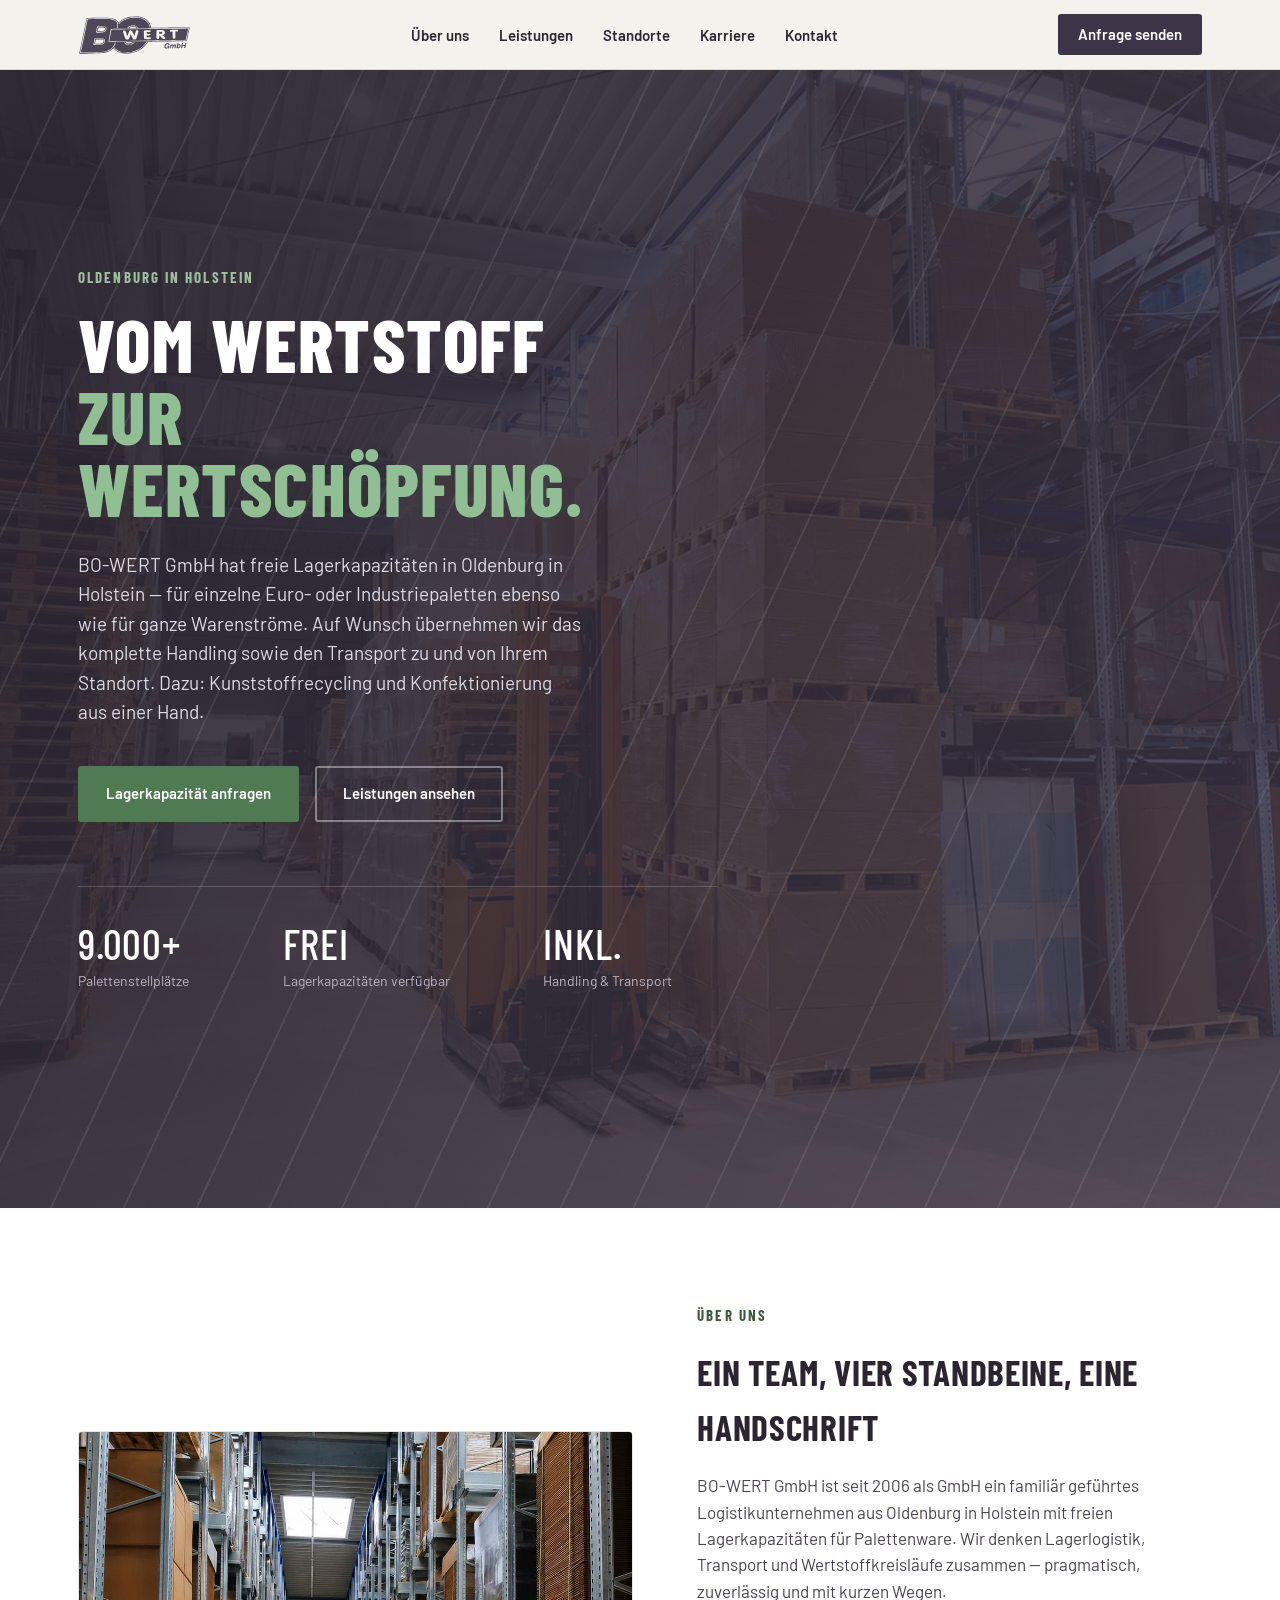
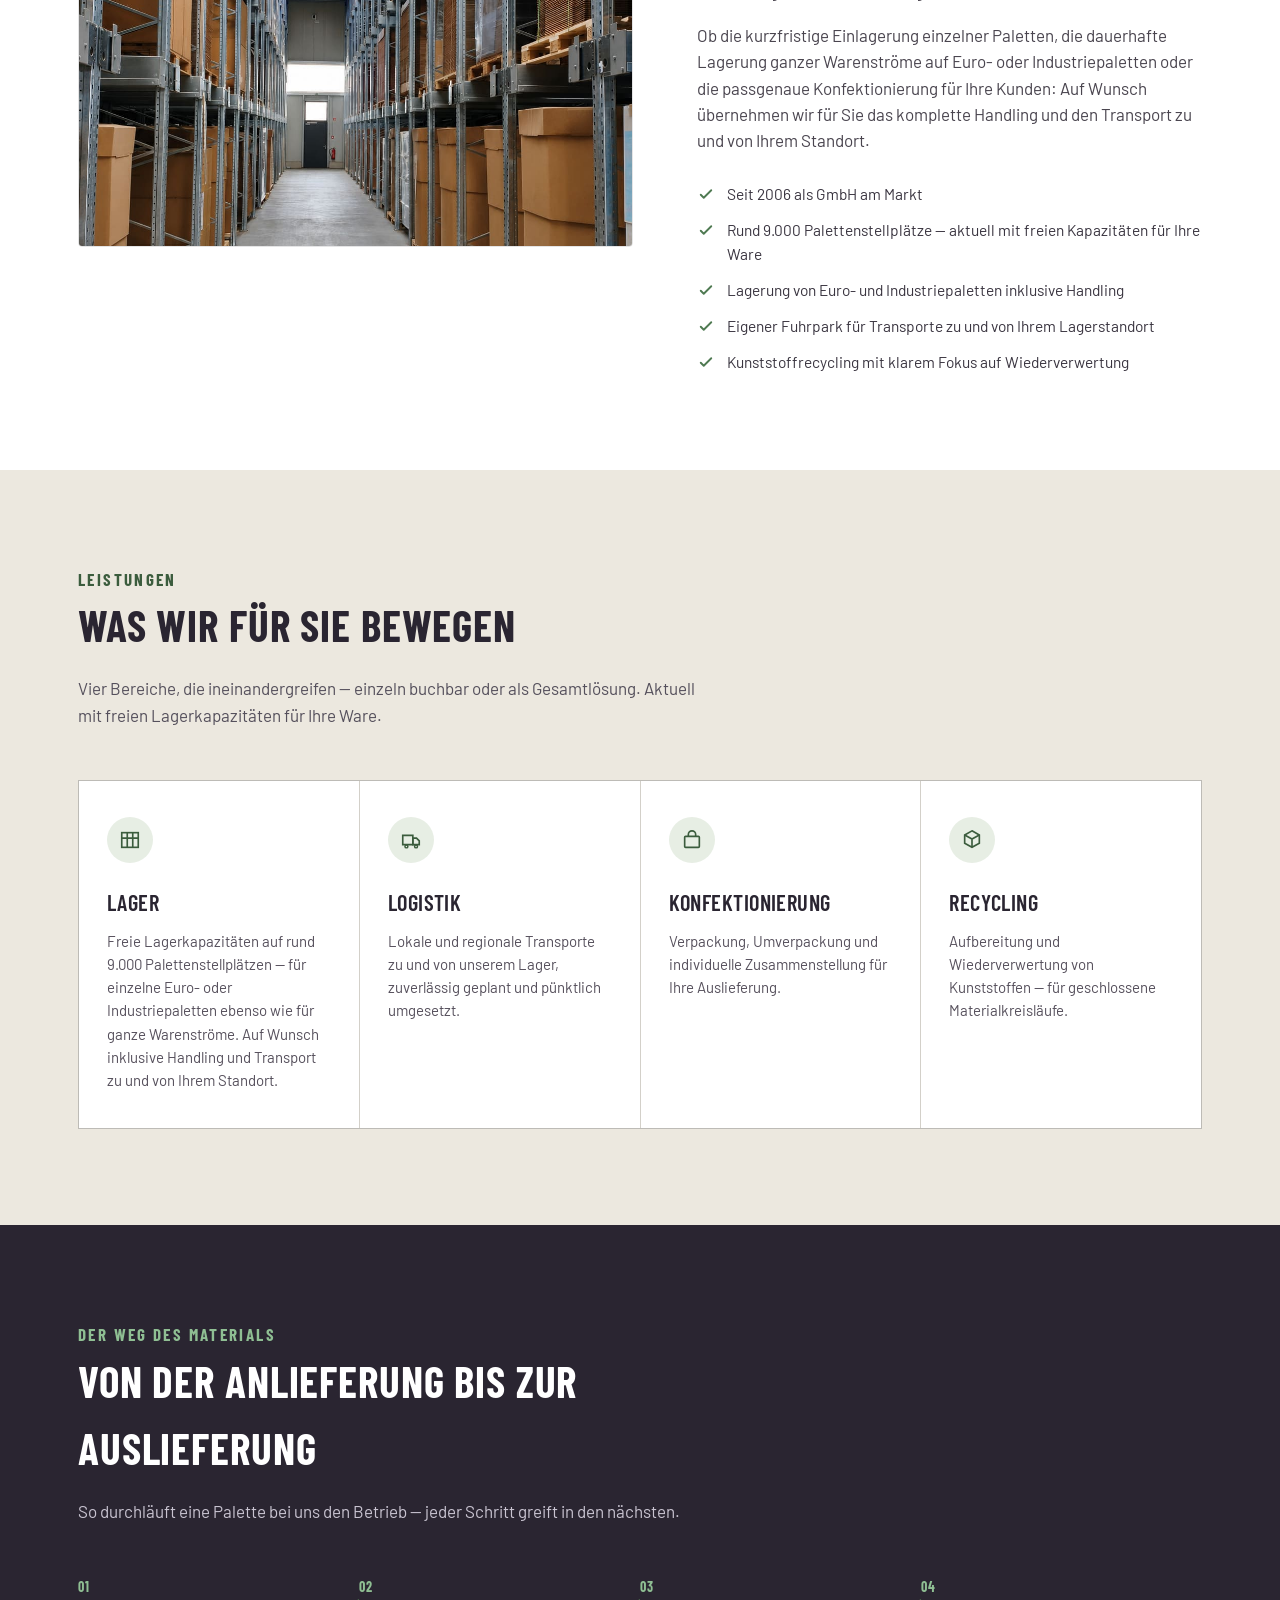
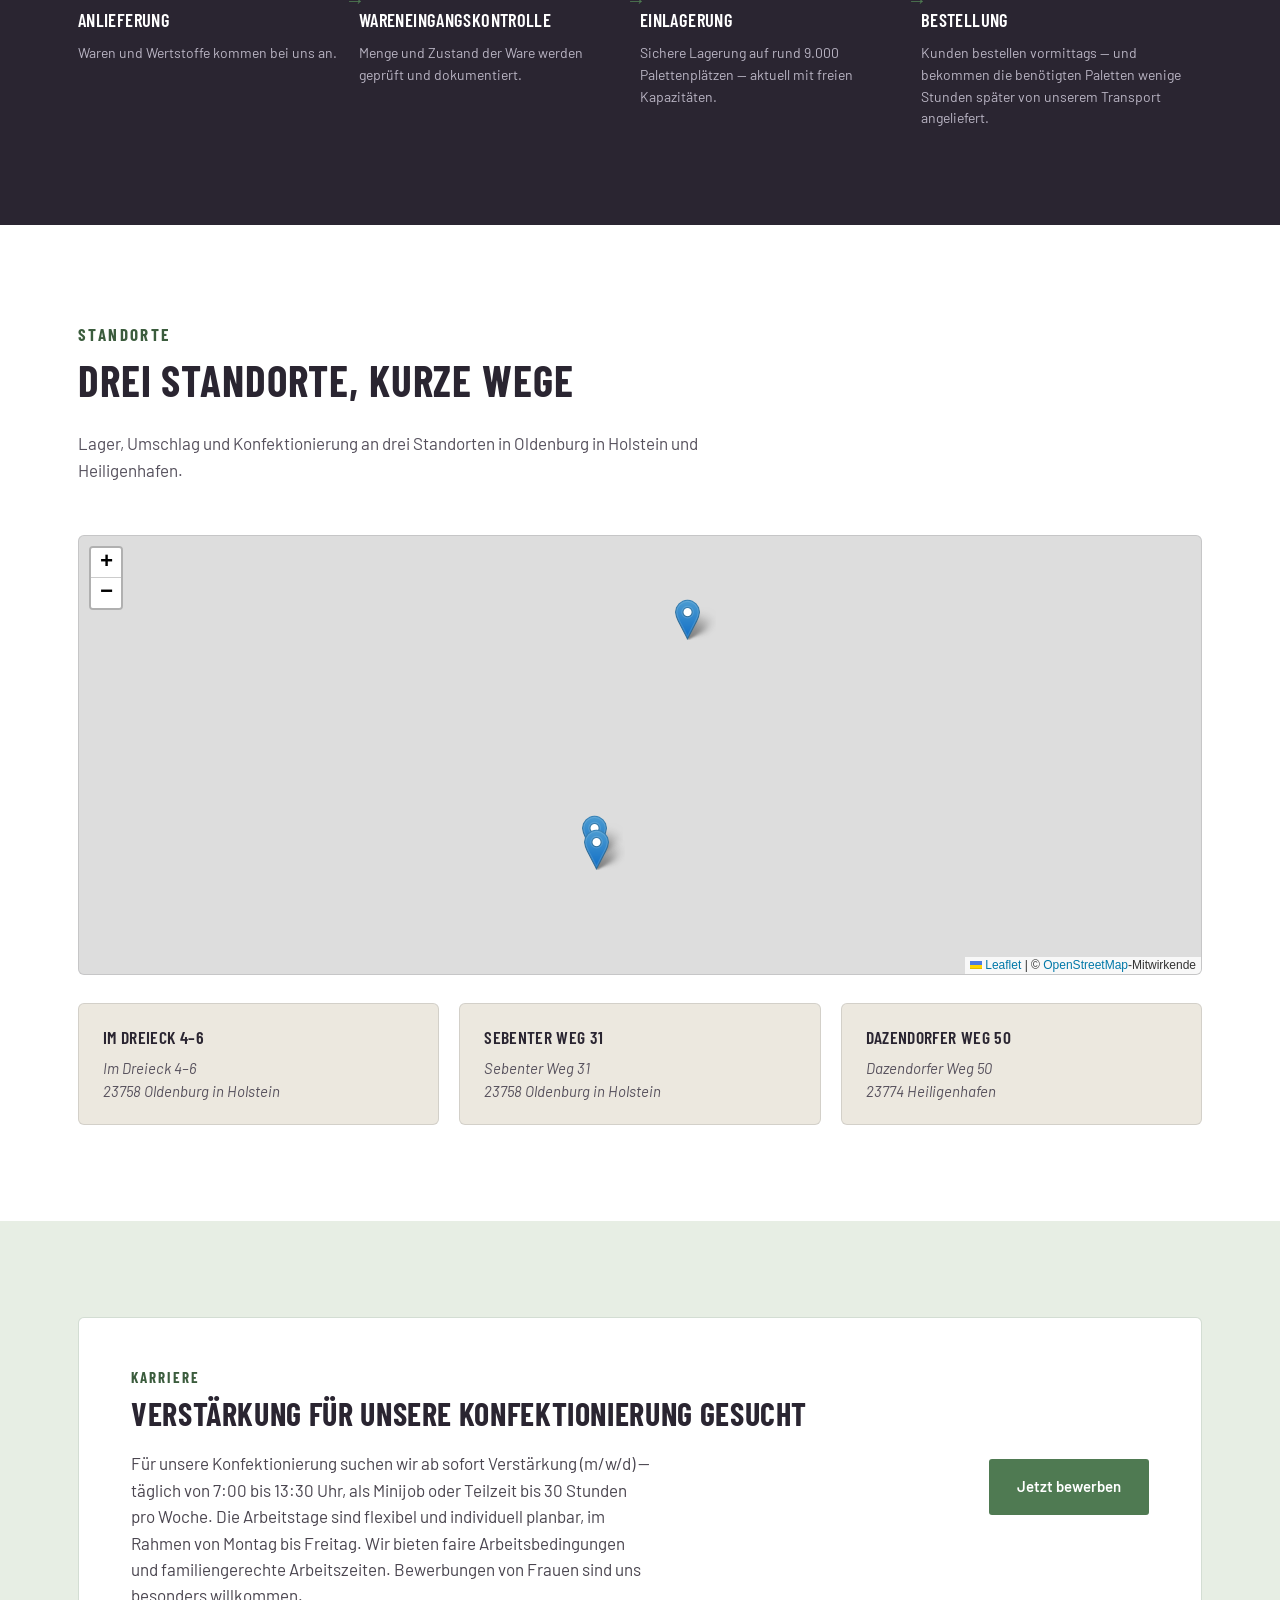
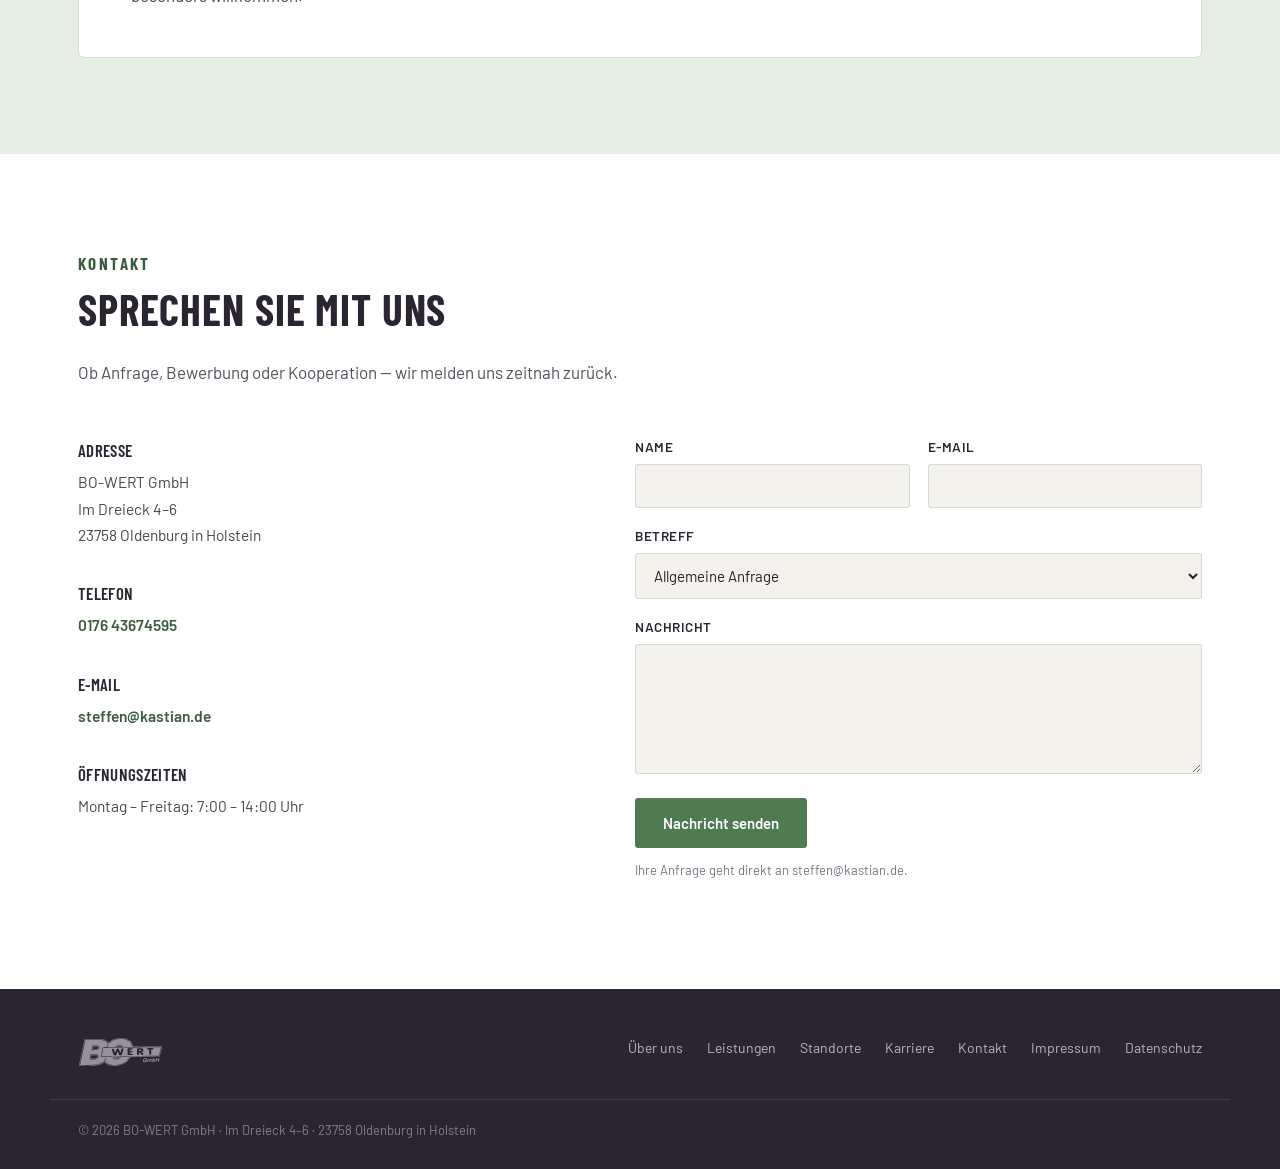
==== index.html @ d31a6951 "Initial commit: BO-WERT GmbH Website Landing page mit Hero, Ueber uns, Leistungen, Standorte (Karte)" ====
<!DOCTYPE html>
<html lang="de">
<head>
<meta charset="UTF-8">
<meta name="viewport" content="width=device-width, initial-scale=1.0">
<title>BO-WERT GmbH – Logistik, Recycling, Lager, Konfektionierung</title>
<meta name="description" content="BO-WERT GmbH aus Oldenburg in Holstein: freie Lagerkapazitäten, Logistik, Kunststoffrecycling und Konfektionierung aus einer Hand.">
<link rel="icon" href="assets/favicon.svg" type="image/svg+xml">
<link rel="icon" href="assets/favicon-32.png" sizes="32x32" type="image/png">
<link rel="icon" href="assets/favicon-16.png" sizes="16x16" type="image/png">
<link rel="apple-touch-icon" href="assets/apple-touch-icon.png">
<link rel="stylesheet" href="assets/fonts/fonts.css">
<link rel="stylesheet" href="assets/style.css">
<link rel="stylesheet" href="assets/leaflet/leaflet.css">
</head>
<body>

<header>
  <div class="nav">
    <a class="nav-logo" href="index.html" aria-label="BO-WERT GmbH – Startseite">
      <img src="assets/logo-mark.svg" alt="BO-WERT GmbH Logo">
    </a>
    <ul class="nav-links">
      <li><a href="#ueber-uns">Über uns</a></li>
      <li><a href="#leistungen">Leistungen</a></li>
      <li><a href="#standorte">Standorte</a></li>
      <li><a href="#karriere">Karriere</a></li>
      <li><a href="#kontakt">Kontakt</a></li>
    </ul>
    <a href="#kontakt" class="nav-cta">Anfrage senden</a>
    <button class="burger" id="burger-btn" aria-expanded="false" aria-controls="mobile-menu" aria-label="Menü öffnen">
      <svg class="icon-open" viewBox="0 0 24 24" fill="none" stroke="currentColor" stroke-width="2" stroke-linecap="round"><line x1="3" y1="6" x2="21" y2="6"/><line x1="3" y1="12" x2="21" y2="12"/><line x1="3" y1="18" x2="21" y2="18"/></svg>
      <svg class="icon-close" viewBox="0 0 24 24" fill="none" stroke="currentColor" stroke-width="2" stroke-linecap="round"><line x1="6" y1="6" x2="18" y2="18"/><line x1="6" y1="18" x2="18" y2="6"/></svg>
    </button>
  </div>
  <nav class="mobile-menu" id="mobile-menu">
    <a href="#ueber-uns">Über uns</a>
    <a href="#leistungen">Leistungen</a>
    <a href="#standorte">Standorte</a>
    <a href="#karriere">Karriere</a>
    <a href="#kontakt">Kontakt</a>
    <a href="#kontakt" class="mobile-cta">Anfrage senden</a>
  </nav>
</header>

<section class="hero">
  <div class="hero-flow" aria-hidden="true"></div>
  <div class="hero-inner">
    <p class="eyebrow">Oldenburg in Holstein</p>
    <h1>Vom Wertstoff <span>zur Wertschöpfung.</span></h1>
    <p class="lead">BO-WERT GmbH hat freie Lagerkapazitäten in Oldenburg in Holstein — für einzelne Euro- oder Industriepaletten ebenso wie für ganze Warenströme. Auf Wunsch übernehmen wir das komplette Handling sowie den Transport zu und von Ihrem Standort. Dazu: Kunststoffrecycling und Konfektionierung aus einer Hand.</p>
    <div class="hero-ctas">
      <a href="#kontakt" class="btn btn-primary">Lagerkapazität anfragen</a>
      <a href="#leistungen" class="btn btn-ghost">Leistungen ansehen</a>
    </div>
    <div class="hero-stats">
      <div>
        <div class="stat-num">9.000+</div>
        <div class="stat-label">Palettenstellplätze</div>
      </div>
      <div>
        <div class="stat-num">Frei</div>
        <div class="stat-label">Lagerkapazitäten verfügbar</div>
      </div>
      <div>
        <div class="stat-num">Inkl.</div>
        <div class="stat-label">Handling &amp; Transport</div>
      </div>
    </div>
  </div>
</section>

<section class="about" id="ueber-uns">
  <div class="wrap about-grid">
    <div class="about-photo">
      <img src="assets/Lager1.jpg" alt="Blick in einen Lagergang der BO-WERT GmbH mit hohen Palettenregalen">
    </div>
    <div class="about-text">
      <p class="eyebrow" style="color:var(--green-dark)">Über uns</p>
      <h2 style="color:var(--anthracite-dark); font-size:2.2rem; margin:0 0 18px;">Ein Team, vier Standbeine, eine Handschrift</h2>
      <p>BO-WERT GmbH ist seit 2006 als GmbH ein familiär geführtes Logistikunternehmen aus Oldenburg in Holstein mit freien Lagerkapazitäten für Palettenware. Wir denken Lagerlogistik, Transport und Wertstoffkreisläufe zusammen — pragmatisch, zuverlässig und mit kurzen Wegen.</p>
      <p>Ob die kurzfristige Einlagerung einzelner Paletten, die dauerhafte Lagerung ganzer Warenströme auf Euro- oder Industriepaletten oder die passgenaue Konfektionierung für Ihre Kunden: Auf Wunsch übernehmen wir für Sie das komplette Handling und den Transport zu und von Ihrem Standort.</p>
      <ul class="about-facts">
        <li><svg width="18" height="18" viewBox="0 0 24 24" fill="none"><path d="M5 13l4 4L19 7" stroke="currentColor" stroke-width="2.5" stroke-linecap="round" stroke-linejoin="round"/></svg> Seit 2006 als GmbH am Markt</li>
        <li><svg width="18" height="18" viewBox="0 0 24 24" fill="none"><path d="M5 13l4 4L19 7" stroke="currentColor" stroke-width="2.5" stroke-linecap="round" stroke-linejoin="round"/></svg> Rund 9.000 Palettenstellplätze — aktuell mit freien Kapazitäten für Ihre Ware</li>
        <li><svg width="18" height="18" viewBox="0 0 24 24" fill="none"><path d="M5 13l4 4L19 7" stroke="currentColor" stroke-width="2.5" stroke-linecap="round" stroke-linejoin="round"/></svg> Lagerung von Euro- und Industriepaletten inklusive Handling</li>
        <li><svg width="18" height="18" viewBox="0 0 24 24" fill="none"><path d="M5 13l4 4L19 7" stroke="currentColor" stroke-width="2.5" stroke-linecap="round" stroke-linejoin="round"/></svg> Eigener Fuhrpark für Transporte zu und von Ihrem Lagerstandort</li>
        <li><svg width="18" height="18" viewBox="0 0 24 24" fill="none"><path d="M5 13l4 4L19 7" stroke="currentColor" stroke-width="2.5" stroke-linecap="round" stroke-linejoin="round"/></svg> Kunststoffrecycling mit klarem Fokus auf Wiederverwertung</li>
      </ul>
    </div>
  </div>
</section>

<section class="services" id="leistungen">
  <div class="wrap">
    <div class="section-head">
      <p class="eyebrow">Leistungen</p>
      <h2>Was wir für Sie bewegen</h2>
      <p>Vier Bereiche, die ineinandergreifen — einzeln buchbar oder als Gesamtlösung. Aktuell mit freien Lagerkapazitäten für Ihre Ware.</p>
    </div>
  </div>
  <div class="wrap" style="padding:0 28px;">
    <div class="service-grid">
      <div class="service-card">
        <div class="icon"><svg width="22" height="22" viewBox="0 0 24 24" fill="none"><rect x="3" y="4" width="18" height="16" stroke="currentColor" stroke-width="1.8"/><path d="M3 10h18M9 4v16M15 4v16" stroke="currentColor" stroke-width="1.8"/></svg></div>
        <h3>Lager</h3>
        <p>Freie Lagerkapazitäten auf rund 9.000 Palettenstellplätzen — für einzelne Euro- oder Industriepaletten ebenso wie für ganze Warenströme. Auf Wunsch inklusive Handling und Transport zu und von Ihrem Standort.</p>
      </div>
      <div class="service-card">
        <div class="icon"><svg width="22" height="22" viewBox="0 0 24 24" fill="none"><path d="M3 7h11v10H3z" stroke="currentColor" stroke-width="1.8"/><path d="M14 10h4l3 3v4h-7z" stroke="currentColor" stroke-width="1.8"/><circle cx="7" cy="19" r="1.6" stroke="currentColor" stroke-width="1.6"/><circle cx="17.5" cy="19" r="1.6" stroke="currentColor" stroke-width="1.6"/></svg></div>
        <h3>Logistik</h3>
        <p>Lokale und regionale Transporte zu und von unserem Lager, zuverlässig geplant und pünktlich umgesetzt.</p>
      </div>
      <div class="service-card">
        <div class="icon"><svg width="22" height="22" viewBox="0 0 24 24" fill="none"><rect x="4" y="8" width="16" height="12" rx="1" stroke="currentColor" stroke-width="1.8"/><path d="M8 8V6a4 4 0 018 0v2" stroke="currentColor" stroke-width="1.8"/></svg></div>
        <h3>Konfektionierung</h3>
        <p>Verpackung, Umverpackung und individuelle Zusammenstellung für Ihre Auslieferung.</p>
      </div>
      <div class="service-card">
        <div class="icon"><svg width="22" height="22" viewBox="0 0 24 24" fill="none"><path d="M12 2l8 4.5v9L12 20l-8-4.5v-9L12 2z" stroke="currentColor" stroke-width="1.8"/><path d="M12 11v9M4 6.5L12 11l8-4.5" stroke="currentColor" stroke-width="1.8"/></svg></div>
        <h3>Recycling</h3>
        <p>Aufbereitung und Wiederverwertung von Kunststoffen — für geschlossene Materialkreisläufe.</p>
      </div>
    </div>
  </div>
</section>

<section class="flow">
  <div class="wrap">
    <div class="section-head">
      <p class="eyebrow">Der Weg des Materials</p>
      <h2>Von der Anlieferung bis zur Auslieferung</h2>
      <p>So durchläuft eine Palette bei uns den Betrieb — jeder Schritt greift in den nächsten.</p>
    </div>
    <div class="flow-row">
      <div class="flow-step">
        <div class="flow-num">01</div>
        <h3>Anlieferung</h3>
        <p>Waren und Wertstoffe kommen bei uns an.</p>
      </div>
      <div class="flow-step">
        <div class="flow-num">02</div>
        <h3>Wareneingangskontrolle</h3>
        <p>Menge und Zustand der Ware werden geprüft und dokumentiert.</p>
      </div>
      <div class="flow-step">
        <div class="flow-num">03</div>
        <h3>Einlagerung</h3>
        <p>Sichere Lagerung auf rund 9.000 Palettenplätzen — aktuell mit freien Kapazitäten.</p>
      </div>
      <div class="flow-step">
        <div class="flow-num">04</div>
        <h3>Bestellung</h3>
        <p>Kunden bestellen vormittags — und bekommen die benötigten Paletten wenige Stunden später von unserem Transport angeliefert.</p>
      </div>
    </div>
  </div>
</section>

<section class="locations" id="standorte">
  <div class="wrap">
    <div class="section-head">
      <p class="eyebrow">Standorte</p>
      <h2>Drei Standorte, kurze Wege</h2>
      <p>Lager, Umschlag und Konfektionierung an drei Standorten in Oldenburg in Holstein und Heiligenhafen.</p>
    </div>
    <div class="locations-map" id="locations-map" role="img" aria-label="Karte mit den drei Standorten der BO-WERT GmbH"></div>
    <div class="locations-grid">
      <div class="location-card">
        <h3>Im Dreieck 4–6</h3>
        <address>Im Dreieck 4–6<br>23758 Oldenburg in Holstein</address>
      </div>
      <div class="location-card">
        <h3>Sebenter Weg 31</h3>
        <address>Sebenter Weg 31<br>23758 Oldenburg in Holstein</address>
      </div>
      <div class="location-card">
        <h3>Dazendorfer Weg 50</h3>
        <address>Dazendorfer Weg 50<br>23774 Heiligenhafen</address>
      </div>
    </div>
  </div>
</section>

<section class="career" id="karriere">
  <div class="wrap">
    <div class="career-inner">
      <div>
        <p class="eyebrow" style="color:var(--green-dark)">Karriere</p>
        <h2>Verstärkung für unsere Konfektionierung gesucht</h2>
        <p>Für unsere Konfektionierung suchen wir ab sofort Verstärkung (m/w/d) — täglich von 7:00 bis 13:30 Uhr, als Minijob oder Teilzeit bis 30 Stunden pro Woche. Die Arbeitstage sind flexibel und individuell planbar, im Rahmen von Montag bis Freitag. Wir bieten faire Arbeitsbedingungen und familiengerechte Arbeitszeiten. Bewerbungen von Frauen sind uns besonders willkommen.</p>
      </div>
      <a href="stellenangebot.html" class="btn btn-primary">Jetzt bewerben</a>
    </div>
  </div>
</section>

<section class="contact" id="kontakt">
  <div class="wrap">
    <div class="section-head">
      <p class="eyebrow">Kontakt</p>
      <h2>Sprechen Sie mit uns</h2>
      <p>Ob Anfrage, Bewerbung oder Kooperation — wir melden uns zeitnah zurück.</p>
    </div>
    <div class="contact-grid">
      <div class="contact-info">
        <div class="contact-block">
          <h3>Adresse</h3>
          <address>BO-WERT GmbH<br>Im Dreieck 4–6<br>23758 Oldenburg in Holstein</address>
        </div>
        <div class="contact-block">
          <h3>Telefon</h3>
          <p><a href="tel:+4917643674595">0176 43674595</a></p>
        </div>
        <div class="contact-block">
          <h3>E-Mail</h3>
          <p><a href="mailto:steffen@kastian.de">steffen@kastian.de</a></p>
        </div>
        <div class="contact-block">
          <h3>Öffnungszeiten</h3>
          <p>Montag – Freitag: 7:00 – 14:00 Uhr</p>
        </div>
      </div>

      <form id="contact-form" autocomplete="on">
        <div class="form-row">
          <div>
            <label for="name">Name</label>
            <input type="text" id="name" name="name" required>
          </div>
          <div>
            <label for="email">E-Mail</label>
            <input type="email" id="email" name="email" required>
          </div>
        </div>
        <div>
          <label for="betreff">Betreff</label>
          <select id="betreff" name="betreff">
            <option>Allgemeine Anfrage</option>
            <option>Angebot Logistik / Transport</option>
            <option>Recycling / Wertstoffe</option>
            <option>Lagerung</option>
            <option>Konfektionierung</option>
            <option>Bewerbung / Karriere</option>
          </select>
        </div>
        <div>
          <label for="nachricht">Nachricht</label>
          <textarea id="nachricht" name="nachricht" required></textarea>
        </div>
        <button type="submit" class="btn btn-primary" style="justify-self:start;">Nachricht senden</button>
        <p class="form-note">Ihre Anfrage geht direkt an steffen@kastian.de.</p>
        <p class="form-status" id="form-status"></p>
      </form>
    </div>
  </div>
</section>

<footer>
  <div class="wrap footer-grid">
    <div class="footer-logo">
      <img src="assets/logo-footer.svg" alt="BO-WERT GmbH">
    </div>
    <ul class="footer-links">
      <li><a href="#ueber-uns">Über uns</a></li>
      <li><a href="#leistungen">Leistungen</a></li>
      <li><a href="#standorte">Standorte</a></li>
      <li><a href="#karriere">Karriere</a></li>
      <li><a href="#kontakt">Kontakt</a></li>
      <li><a href="impressum.html">Impressum</a></li>
      <li><a href="datenschutz.html">Datenschutz</a></li>
    </ul>
  </div>
  <div class="wrap footer-bottom">
    © <span id="year"></span> BO-WERT GmbH · Im Dreieck 4–6 · 23758 Oldenburg in Holstein
  </div>
</footer>

<script src="assets/leaflet/leaflet.js"></script>
<script src="assets/map.js"></script>
<script src="assets/main.js"></script>

</body>
</html>
---- assets/fonts/fonts.css ----
/* latin-ext */
@font-face {
  font-family: 'Barlow';
  font-style: italic;
  font-weight: 400;
  font-display: swap;
  src: url(files/7cHrv4kjgoGqM7E_Cfs1wH8RnA.woff2) format('woff2');
  unicode-range: U+0100-02BA, U+02BD-02C5, U+02C7-02CC, U+02CE-02D7, U+02DD-02FF, U+0304, U+0308, U+0329, U+1D00-1DBF, U+1E00-1E9F, U+1EF2-1EFF, U+2020, U+20A0-20AB, U+20AD-20C0, U+2113, U+2C60-2C7F, U+A720-A7FF;
}

/* latin */
@font-face {
  font-family: 'Barlow';
  font-style: italic;
  font-weight: 400;
  font-display: swap;
  src: url(files/7cHrv4kjgoGqM7E_Cfs7wH8.woff2) format('woff2');
  unicode-range: U+0000-00FF, U+0131, U+0152-0153, U+02BB-02BC, U+02C6, U+02DA, U+02DC, U+0304, U+0308, U+0329, U+2000-206F, U+20AC, U+2122, U+2191, U+2193, U+2212, U+2215, U+FEFF, U+FFFD;
}

/* latin-ext */
@font-face {
  font-family: 'Barlow';
  font-style: normal;
  font-weight: 400;
  font-display: swap;
  src: url(files/7cHpv4kjgoGqM7E_Ass52Hs.woff2) format('woff2');
  unicode-range: U+0100-02BA, U+02BD-02C5, U+02C7-02CC, U+02CE-02D7, U+02DD-02FF, U+0304, U+0308, U+0329, U+1D00-1DBF, U+1E00-1E9F, U+1EF2-1EFF, U+2020, U+20A0-20AB, U+20AD-20C0, U+2113, U+2C60-2C7F, U+A720-A7FF;
}

/* latin */
@font-face {
  font-family: 'Barlow';
  font-style: normal;
  font-weight: 400;
  font-display: swap;
  src: url(files/7cHpv4kjgoGqM7E_DMs5.woff2) format('woff2');
  unicode-range: U+0000-00FF, U+0131, U+0152-0153, U+02BB-02BC, U+02C6, U+02DA, U+02DC, U+0304, U+0308, U+0329, U+2000-206F, U+20AC, U+2122, U+2191, U+2193, U+2212, U+2215, U+FEFF, U+FFFD;
}

/* latin-ext */
@font-face {
  font-family: 'Barlow';
  font-style: normal;
  font-weight: 500;
  font-display: swap;
  src: url(files/7cHqv4kjgoGqM7E3_-gs6VospT4.woff2) format('woff2');
  unicode-range: U+0100-02BA, U+02BD-02C5, U+02C7-02CC, U+02CE-02D7, U+02DD-02FF, U+0304, U+0308, U+0329, U+1D00-1DBF, U+1E00-1E9F, U+1EF2-1EFF, U+2020, U+20A0-20AB, U+20AD-20C0, U+2113, U+2C60-2C7F, U+A720-A7FF;
}

/* latin */
@font-face {
  font-family: 'Barlow';
  font-style: normal;
  font-weight: 500;
  font-display: swap;
  src: url(files/7cHqv4kjgoGqM7E3_-gs51os.woff2) format('woff2');
  unicode-range: U+0000-00FF, U+0131, U+0152-0153, U+02BB-02BC, U+02C6, U+02DA, U+02DC, U+0304, U+0308, U+0329, U+2000-206F, U+20AC, U+2122, U+2191, U+2193, U+2212, U+2215, U+FEFF, U+FFFD;
}

/* latin-ext */
@font-face {
  font-family: 'Barlow';
  font-style: normal;
  font-weight: 600;
  font-display: swap;
  src: url(files/7cHqv4kjgoGqM7E30-8s6VospT4.woff2) format('woff2');
  unicode-range: U+0100-02BA, U+02BD-02C5, U+02C7-02CC, U+02CE-02D7, U+02DD-02FF, U+0304, U+0308, U+0329, U+1D00-1DBF, U+1E00-1E9F, U+1EF2-1EFF, U+2020, U+20A0-20AB, U+20AD-20C0, U+2113, U+2C60-2C7F, U+A720-A7FF;
}

/* latin */
@font-face {
  font-family: 'Barlow';
  font-style: normal;
  font-weight: 600;
  font-display: swap;
  src: url(files/7cHqv4kjgoGqM7E30-8s51os.woff2) format('woff2');
  unicode-range: U+0000-00FF, U+0131, U+0152-0153, U+02BB-02BC, U+02C6, U+02DA, U+02DC, U+0304, U+0308, U+0329, U+2000-206F, U+20AC, U+2122, U+2191, U+2193, U+2212, U+2215, U+FEFF, U+FFFD;
}

/* latin-ext */
@font-face {
  font-family: 'Barlow Condensed';
  font-style: normal;
  font-weight: 500;
  font-display: swap;
  src: url(files/HTxwL3I-JCGChYJ8VI-L6OO_au7B4-Lwz3jWuZEC.woff2) format('woff2');
  unicode-range: U+0100-02BA, U+02BD-02C5, U+02C7-02CC, U+02CE-02D7, U+02DD-02FF, U+0304, U+0308, U+0329, U+1D00-1DBF, U+1E00-1E9F, U+1EF2-1EFF, U+2020, U+20A0-20AB, U+20AD-20C0, U+2113, U+2C60-2C7F, U+A720-A7FF;
}

/* latin */
@font-face {
  font-family: 'Barlow Condensed';
  font-style: normal;
  font-weight: 500;
  font-display: swap;
  src: url(files/HTxwL3I-JCGChYJ8VI-L6OO_au7B4-Lwz3bWuQ.woff2) format('woff2');
  unicode-range: U+0000-00FF, U+0131, U+0152-0153, U+02BB-02BC, U+02C6, U+02DA, U+02DC, U+0304, U+0308, U+0329, U+2000-206F, U+20AC, U+2122, U+2191, U+2193, U+2212, U+2215, U+FEFF, U+FFFD;
}

/* latin-ext */
@font-face {
  font-family: 'Barlow Condensed';
  font-style: normal;
  font-weight: 600;
  font-display: swap;
  src: url(files/HTxwL3I-JCGChYJ8VI-L6OO_au7B4873z3jWuZEC.woff2) format('woff2');
  unicode-range: U+0100-02BA, U+02BD-02C5, U+02C7-02CC, U+02CE-02D7, U+02DD-02FF, U+0304, U+0308, U+0329, U+1D00-1DBF, U+1E00-1E9F, U+1EF2-1EFF, U+2020, U+20A0-20AB, U+20AD-20C0, U+2113, U+2C60-2C7F, U+A720-A7FF;
}

/* latin */
@font-face {
  font-family: 'Barlow Condensed';
  font-style: normal;
  font-weight: 600;
  font-display: swap;
  src: url(files/HTxwL3I-JCGChYJ8VI-L6OO_au7B4873z3bWuQ.woff2) format('woff2');
  unicode-range: U+0000-00FF, U+0131, U+0152-0153, U+02BB-02BC, U+02C6, U+02DA, U+02DC, U+0304, U+0308, U+0329, U+2000-206F, U+20AC, U+2122, U+2191, U+2193, U+2212, U+2215, U+FEFF, U+FFFD;
}

/* latin-ext */
@font-face {
  font-family: 'Barlow Condensed';
  font-style: normal;
  font-weight: 700;
  font-display: swap;
  src: url(files/HTxwL3I-JCGChYJ8VI-L6OO_au7B46r2z3jWuZEC.woff2) format('woff2');
  unicode-range: U+0100-02BA, U+02BD-02C5, U+02C7-02CC, U+02CE-02D7, U+02DD-02FF, U+0304, U+0308, U+0329, U+1D00-1DBF, U+1E00-1E9F, U+1EF2-1EFF, U+2020, U+20A0-20AB, U+20AD-20C0, U+2113, U+2C60-2C7F, U+A720-A7FF;
}

/* latin */
@font-face {
  font-family: 'Barlow Condensed';
  font-style: normal;
  font-weight: 700;
  font-display: swap;
  src: url(files/HTxwL3I-JCGChYJ8VI-L6OO_au7B46r2z3bWuQ.woff2) format('woff2');
  unicode-range: U+0000-00FF, U+0131, U+0152-0153, U+02BB-02BC, U+02C6, U+02DA, U+02DC, U+0304, U+0308, U+0329, U+2000-206F, U+20AC, U+2122, U+2191, U+2193, U+2212, U+2215, U+FEFF, U+FFFD;
}

/* latin-ext */
@font-face {
  font-family: 'Barlow Condensed';
  font-style: normal;
  font-weight: 800;
  font-display: swap;
  src: url(files/HTxwL3I-JCGChYJ8VI-L6OO_au7B47b1z3jWuZEC.woff2) format('woff2');
  unicode-range: U+0100-02BA, U+02BD-02C5, U+02C7-02CC, U+02CE-02D7, U+02DD-02FF, U+0304, U+0308, U+0329, U+1D00-1DBF, U+1E00-1E9F, U+1EF2-1EFF, U+2020, U+20A0-20AB, U+20AD-20C0, U+2113, U+2C60-2C7F, U+A720-A7FF;
}

/* latin */
@font-face {
  font-family: 'Barlow Condensed';
  font-style: normal;
  font-weight: 800;
  font-display: swap;
  src: url(files/HTxwL3I-JCGChYJ8VI-L6OO_au7B47b1z3bWuQ.woff2) format('woff2');
  unicode-range: U+0000-00FF, U+0131, U+0152-0153, U+02BB-02BC, U+02C6, U+02DA, U+02DC, U+0304, U+0308, U+0329, U+2000-206F, U+20AC, U+2122, U+2191, U+2193, U+2212, U+2215, U+FEFF, U+FFFD;
}
---- assets/style.css ----
:root{
  --anthracite: #3D3547;
  --anthracite-dark: #2A2531;
  --ink: #262029;
  --paper: #F4F2ED;
  --paper-warm: #ECE8DF;
  --green: #4F7A52;
  --green-dark: #3B5C3D;
  --green-tint: #E7EEE4;
  --white: #FFFFFF;
  --line: rgba(38,32,41,0.12);
}

* { box-sizing: border-box; }
html { scroll-behavior: smooth; }
body {
  margin: 0;
  background: var(--paper);
  color: var(--ink);
  font-family: 'Barlow', sans-serif;
  font-size: 17px;
  line-height: 1.55;
  -webkit-font-smoothing: antialiased;
}
h1, h2, h3, .eyebrow, .stat-num {
  font-family: 'Barlow Condensed', sans-serif;
  text-transform: uppercase;
  letter-spacing: 0.02em;
}
h1 { font-weight: 800; }
h2 { font-weight: 700; }
h3 { font-weight: 600; }
a { color: inherit; }
img { max-width: 100%; display: block; }
:focus-visible { outline: 3px solid var(--green); outline-offset: 3px; }

.wrap { max-width: 1180px; margin: 0 auto; padding: 0 28px; }

/* ---------- Header ---------- */
header {
  position: sticky; top: 0; z-index: 50;
  background: rgba(244,242,237,0.92);
  backdrop-filter: blur(8px);
  border-bottom: 1px solid var(--line);
}
.nav {
  display: flex; align-items: center; justify-content: space-between;
  padding: 14px 28px;
  max-width: 1180px; margin: 0 auto;
}
.nav-logo { display: flex; align-items: center; gap: 12px; }
.nav-logo img { height: 40px; width: auto; opacity: 0.9; }
.nav-links { display: flex; gap: 30px; list-style: none; margin: 0; padding: 0; }
.nav-links a {
  text-decoration: none; font-weight: 600; font-size: 15px;
  color: var(--anthracite-dark);
  position: relative; padding-bottom: 3px;
}
.nav-links a::after {
  content: ""; position: absolute; left: 0; bottom: 0; width: 0; height: 2px;
  background: var(--green); transition: width .25s ease;
}
.nav-links a:hover::after, .nav-links a.active::after { width: 100%; }
.mobile-menu a.active { color: var(--green-dark); }
.nav-cta {
  background: var(--anthracite); color: var(--white) !important;
  padding: 9px 20px; border-radius: 3px; font-weight: 600;
  text-decoration: none; font-size: 15px;
}
.nav-cta::after { display: none; }
.burger {
  display: none; background: none; border: none; cursor: pointer;
  padding: 6px; width: 40px; height: 40px; align-items: center; justify-content: center;
}
.burger svg { width: 24px; height: 24px; }
.burger .icon-close { display: none; }
.burger[aria-expanded="true"] .icon-open { display: none; }
.burger[aria-expanded="true"] .icon-close { display: block; }

.mobile-menu {
  display: none;
  flex-direction: column;
  background: var(--paper);
  border-top: 1px solid var(--line);
  border-bottom: 1px solid var(--line);
  max-height: 0;
  overflow: hidden;
  transition: max-height .3s ease;
}
.mobile-menu.open { max-height: 400px; }
.mobile-menu a {
  padding: 16px 28px;
  text-decoration: none;
  font-weight: 600;
  font-size: 16px;
  color: var(--anthracite-dark);
  border-bottom: 1px solid var(--line);
}
.mobile-menu a:last-child { border-bottom: none; }
.mobile-menu a.mobile-cta { color: var(--green-dark); }

/* ---------- Hero ---------- */
.hero {
  position: relative;
  background: linear-gradient(115deg, rgba(42,37,49,0.94), rgba(61,53,71,0.82)), url('Lager2.jpg') center 38%/cover no-repeat;
  color: var(--white);
  overflow: hidden;
}
.hero-inner {
  max-width: 1180px; margin: 0 auto; padding: 100px 28px 120px;
  position: relative; z-index: 2;
}
.hero-flow {
  position: absolute; inset: 0; opacity: 0.16; z-index: 1;
  background-image:
    repeating-linear-gradient(115deg, transparent 0 64px, rgba(255,255,255,0.5) 64px 66px);
}
.eyebrow {
  color: #9FBFA1; font-size: 15px; font-weight: 700; letter-spacing: 0.14em;
  margin: 0 0 18px;
}
.hero h1 {
  font-size: clamp(2.6rem, 6vw, 4.6rem);
  line-height: 0.98;
  margin: 0 0 26px;
  max-width: 15ch;
}
.hero h1 span { color: #8FBF93; }
.hero p.lead {
  font-family: 'Barlow', sans-serif; font-size: 19px; max-width: 46ch;
  color: #DCD9E2; margin: 0 0 40px;
}
.hero-ctas { display: flex; gap: 16px; flex-wrap: wrap; }
.btn {
  display: inline-flex; align-items: center; gap: 8px;
  padding: 14px 26px; border-radius: 3px; font-weight: 600; font-size: 15px;
  text-decoration: none; border: 2px solid transparent; cursor: pointer;
  font-family: 'Barlow', sans-serif;
}
.btn-primary { background: var(--green); color: var(--white); }
.btn-primary:hover { background: var(--green-dark); }
.btn-ghost { border-color: rgba(255,255,255,0.4); color: var(--white); background: transparent; }
.btn-ghost:hover { border-color: var(--white); }

.hero-stats {
  display: grid; grid-template-columns: repeat(3, auto); gap: 48px;
  margin-top: 64px; padding-top: 36px; border-top: 1px solid rgba(255,255,255,0.18);
  max-width: 640px;
}
.hero-stats > div { min-width: 0; }
.stat-num { font-size: 2.6rem; color: var(--white); line-height: 1; }
.stat-label { font-size: 14px; color: #B9B4C3; margin-top: 6px; overflow-wrap: break-word; }

/* ---------- Section shells ---------- */
section { padding: 96px 0; }
.section-head { max-width: 640px; margin: 0 0 52px; }
.section-head .eyebrow { color: var(--green-dark); }
.section-head h2 { font-size: clamp(1.9rem, 3.6vw, 2.7rem); margin: 0 0 16px; color: var(--anthracite-dark); }
.section-head p { margin: 0; color: #55505C; font-size: 17px; }

/* ---------- About ---------- */
.about { background: var(--white); }
.about-grid { display: grid; grid-template-columns: 1.1fr 1fr; gap: 64px; align-items: center; }
.about-photo {
  aspect-ratio: 4/3; border-radius: 4px; overflow: hidden;
  border: 1px solid var(--line);
}
.about-photo img { width: 100%; height: 100%; object-fit: cover; object-position: center 30%; }
.about-text p { color: #4A454F; margin: 0 0 18px; }
.about-facts { list-style: none; margin: 28px 0 0; padding: 0; display: grid; gap: 12px; }
.about-facts li { display: flex; gap: 12px; align-items: flex-start; font-size: 15.5px; color: #3A3540; }
.about-facts svg { flex-shrink: 0; margin-top: 3px; color: var(--green); }

/* ---------- Services ---------- */
.services { background: var(--paper-warm); }
.service-grid { display: grid; grid-template-columns: repeat(4, 1fr); gap: 1px; background: var(--line); border: 1px solid var(--line); }
.service-card {
  background: var(--white); padding: 36px 28px; min-height: 260px;
  display: flex; flex-direction: column;
}
.service-card .icon {
  width: 46px; height: 46px; border-radius: 50%;
  background: var(--green-tint); color: var(--green-dark);
  display: flex; align-items: center; justify-content: center; margin-bottom: 22px;
}
.service-card h3 { font-size: 1.4rem; margin: 0 0 10px; color: var(--anthracite-dark); }
.service-card p { font-size: 15px; color: #56505C; margin: 0; flex-grow: 1; }

/* ---------- Standorte ---------- */
.locations { background: var(--white); }
.locations-map { border-radius: 6px; overflow: hidden; border: 1px solid var(--line); margin-bottom: 28px; height: 440px; background: var(--paper-warm); }
.locations-grid { display: grid; grid-template-columns: repeat(3, 1fr); gap: 20px; }
.location-card {
  background: var(--paper-warm); border: 1px solid var(--line); border-radius: 6px;
  padding: 20px 24px;
}
.location-card h3 { font-size: 1.1rem; margin: 0 0 6px; color: var(--anthracite-dark); }
.location-card address { color: #56505C; font-size: 15px; margin: 0; }

/* ---------- Flow / signature ---------- */
.flow { background: var(--anthracite-dark); color: var(--white); }
.flow .section-head .eyebrow { color: #8FBF93; }
.flow .section-head h2 { color: var(--white); }
.flow .section-head p { color: #C9C4D1; }
.flow-row {
  display: grid; grid-template-columns: repeat(4, 1fr); gap: 0;
  position: relative; margin-top: 20px;
}
.flow-step {
  padding: 0 18px 0 0; position: relative;
}
.flow-step:not(:last-child)::after {
  content: "→"; position: absolute; right: -6px; top: 8px;
  color: var(--green); font-size: 20px; font-weight: 700;
}
.flow-num { font-family: 'Barlow Condensed', sans-serif; font-size: 14px; color: #8FBF93; font-weight: 700; letter-spacing: 0.1em; }
.flow-step h3 { font-size: 1.15rem; margin: 8px 0 8px; color: var(--white); }
.flow-step p { font-size: 14px; color: #B9B4C3; margin: 0; }

/* ---------- Karriere ---------- */
.career { background: var(--green-tint); }
.career-inner {
  display: grid; grid-template-columns: 1fr auto; gap: 40px; align-items: center;
  background: var(--white); border-radius: 6px; padding: 48px 52px;
  border: 1px solid rgba(79,122,82,0.25);
}
.career h2 { font-size: 2rem; margin: 0 0 12px; color: var(--anthracite-dark); }
.career p { color: #4A454F; margin: 0; max-width: 52ch; }

/* ---------- Contact ---------- */
.contact { background: var(--white); }
.contact-grid { display: grid; grid-template-columns: 1fr 1.15fr; gap: 64px; }
.contact-info h3 { font-size: 1.05rem; color: var(--anthracite-dark); margin: 0 0 6px; }
.contact-block { margin-bottom: 32px; }
.contact-block p, .contact-block address { margin: 0; font-style: normal; color: #4A454F; font-size: 15.5px; line-height: 1.7; }
.contact-block a { color: var(--green-dark); text-decoration: none; font-weight: 600; }
.contact-block a:hover { text-decoration: underline; }

form { display: grid; gap: 18px; }
.form-row { display: grid; grid-template-columns: 1fr 1fr; gap: 18px; }
label { display: block; font-size: 13.5px; font-weight: 600; margin-bottom: 6px; color: var(--anthracite-dark); text-transform: uppercase; letter-spacing: 0.04em; }
input, textarea, select {
  width: 100%; padding: 12px 14px; border: 1.5px solid var(--line); border-radius: 3px;
  font-family: 'Barlow', sans-serif; font-size: 15px; background: var(--paper); color: var(--ink);
}
input:focus, textarea:focus, select:focus { border-color: var(--green); background: var(--white); }
textarea { resize: vertical; min-height: 130px; }
.form-note { font-size: 13px; color: #7A7482; margin-top: -6px; }
.form-status { font-size: 14px; margin-top: 4px; display: none; }
.form-status.ok { color: var(--green-dark); display: block; }
.form-status.err { color: #A5333A; display: block; }

/* ---------- Footer ---------- */
footer { background: var(--anthracite-dark); color: #B9B4C3; padding: 48px 0 28px; font-size: 14px; }
.footer-grid { display: flex; justify-content: space-between; align-items: flex-start; flex-wrap: wrap; gap: 24px; }
.footer-logo img { height: 30px; opacity: 0.75; }
.footer-links { display: flex; gap: 24px; list-style: none; padding: 0; margin: 0; flex-wrap: wrap; }
.footer-links a { text-decoration: none; color: #B9B4C3; }
.footer-links a:hover { color: var(--white); }
.footer-bottom { margin-top: 32px; padding-top: 20px; border-top: 1px solid rgba(255,255,255,0.1); font-size: 13px; color: #837C90; }

/* ---------- Legal pages (Impressum / Datenschutz) ---------- */
.legal-hero { background: var(--anthracite); color: var(--white); padding: 64px 0 48px; }
.legal-hero h1 { font-size: clamp(2rem, 4.5vw, 3rem); margin: 0; }
.legal { background: var(--white); padding: 64px 0 96px; }
.legal .wrap { max-width: 820px; }
.legal h2 { font-size: 1.5rem; color: var(--anthracite-dark); margin: 40px 0 12px; }
.legal h2:first-child { margin-top: 0; }
.legal h3 { font-size: 1.1rem; color: var(--anthracite-dark); margin: 24px 0 8px; }
.legal p, .legal li, .legal address { color: #4A454F; font-size: 15.5px; line-height: 1.7; margin: 0 0 14px; font-style: normal; }
.legal ul { padding-left: 22px; margin: 0 0 14px; }
.legal a { color: var(--green-dark); font-weight: 600; text-decoration: none; }
.legal a:hover { text-decoration: underline; }
.legal .placeholder { background: var(--green-tint); padding: 1px 6px; border-radius: 3px; }

/* ---------- Stellenangebot ---------- */
.job { background: var(--white); padding: 64px 0 96px; }
.job .wrap { max-width: 820px; }
.job-intro { font-size: 18px; color: #4A454F; margin: 0 0 40px; max-width: 60ch; }
.job-grid { display: grid; grid-template-columns: 1fr 1fr; gap: 20px; margin-bottom: 40px; }
.job-block {
  background: var(--paper-warm); border: 1px solid var(--line); border-radius: 6px;
  padding: 24px 28px;
}
.job-block h2 { font-size: 1.1rem; margin: 0 0 12px; color: var(--anthracite-dark); }
.job-block ul { margin: 0; padding-left: 20px; }
.job-block li, .job-block address { color: #4A454F; font-size: 15.5px; line-height: 1.6; font-style: normal; margin: 0 0 4px; }
.job-block li:last-child { margin-bottom: 0; }
.job-cta {
  background: var(--green-tint); border: 1px solid rgba(79,122,82,0.25); border-radius: 6px;
  padding: 36px 40px; text-align: center;
}
.job-cta h2 { font-size: 1.4rem; margin: 0 0 10px; color: var(--anthracite-dark); }
.job-cta p { color: #4A454F; margin: 0 0 22px; }

/* ---------- Responsive ---------- */
@media (max-width: 900px) {
  .about-grid, .contact-grid { grid-template-columns: 1fr; }
  .service-grid { grid-template-columns: repeat(2, 1fr); }
  .locations-grid { grid-template-columns: 1fr; }
  .job-grid { grid-template-columns: 1fr; }
  .flow-row { grid-template-columns: 1fr 1fr; row-gap: 32px; }
  .flow-step::after { display: none; }
  .career-inner { grid-template-columns: 1fr; text-align: left; }
  .hero-stats { grid-template-columns: repeat(3, 1fr); gap: 20px; }
}
@media (max-width: 640px) {
  .nav-links { display: none; }
  .nav-cta { display: none; }
  .burger { display: flex; }
  .mobile-menu { display: flex; }
  .service-grid { grid-template-columns: 1fr; }
  .flow-row { grid-template-columns: 1fr; }
  .form-row { grid-template-columns: 1fr; }
  .hero-inner { padding: 70px 24px 80px; }
  section { padding: 64px 0; }
  .locations-map { height: 320px; }
}

@media (prefers-reduced-motion: reduce) {
  html { scroll-behavior: auto; }
  * { transition: none !important; }
}
---- assets/leaflet/leaflet.css ----
/* required styles */

.leaflet-pane,
.leaflet-tile,
.leaflet-marker-icon,
.leaflet-marker-shadow,
.leaflet-tile-container,
.leaflet-pane > svg,
.leaflet-pane > canvas,
.leaflet-zoom-box,
.leaflet-image-layer,
.leaflet-layer {
	position: absolute;
	left: 0;
	top: 0;
	}
.leaflet-container {
	overflow: hidden;
	}
.leaflet-tile,
.leaflet-marker-icon,
.leaflet-marker-shadow {
	-webkit-user-select: none;
	   -moz-user-select: none;
	        user-select: none;
	  -webkit-user-drag: none;
	}
/* Prevents IE11 from highlighting tiles in blue */
.leaflet-tile::selection {
	background: transparent;
}
/* Safari renders non-retina tile on retina better with this, but Chrome is worse */
.leaflet-safari .leaflet-tile {
	image-rendering: -webkit-optimize-contrast;
	}
/* hack that prevents hw layers "stretching" when loading new tiles */
.leaflet-safari .leaflet-tile-container {
	width: 1600px;
	height: 1600px;
	-webkit-transform-origin: 0 0;
	}
.leaflet-marker-icon,
.leaflet-marker-shadow {
	display: block;
	}
/* .leaflet-container svg: reset svg max-width decleration shipped in Joomla! (joomla.org) 3.x */
/* .leaflet-container img: map is broken in FF if you have max-width: 100% on tiles */
.leaflet-container .leaflet-overlay-pane svg {
	max-width: none !important;
	max-height: none !important;
	}
.leaflet-container .leaflet-marker-pane img,
.leaflet-container .leaflet-shadow-pane img,
.leaflet-container .leaflet-tile-pane img,
.leaflet-container img.leaflet-image-layer,
.leaflet-container .leaflet-tile {
	max-width: none !important;
	max-height: none !important;
	width: auto;
	padding: 0;
	}

.leaflet-container img.leaflet-tile {
	/* See: https://bugs.chromium.org/p/chromium/issues/detail?id=600120 */
	mix-blend-mode: plus-lighter;
}

.leaflet-container.leaflet-touch-zoom {
	-ms-touch-action: pan-x pan-y;
	touch-action: pan-x pan-y;
	}
.leaflet-container.leaflet-touch-drag {
	-ms-touch-action: pinch-zoom;
	/* Fallback for FF which doesn't support pinch-zoom */
	touch-action: none;
	touch-action: pinch-zoom;
}
.leaflet-container.leaflet-touch-drag.leaflet-touch-zoom {
	-ms-touch-action: none;
	touch-action: none;
}
.leaflet-container {
	-webkit-tap-highlight-color: transparent;
}
.leaflet-container a {
	-webkit-tap-highlight-color: rgba(51, 181, 229, 0.4);
}
.leaflet-tile {
	filter: inherit;
	visibility: hidden;
	}
.leaflet-tile-loaded {
	visibility: inherit;
	}
.leaflet-zoom-box {
	width: 0;
	height: 0;
	-moz-box-sizing: border-box;
	     box-sizing: border-box;
	z-index: 800;
	}
/* workaround for https://bugzilla.mozilla.org/show_bug.cgi?id=888319 */
.leaflet-overlay-pane svg {
	-moz-user-select: none;
	}

.leaflet-pane         { z-index: 400; }

.leaflet-tile-pane    { z-index: 200; }
.leaflet-overlay-pane { z-index: 400; }
.leaflet-shadow-pane  { z-index: 500; }
.leaflet-marker-pane  { z-index: 600; }
.leaflet-tooltip-pane   { z-index: 650; }
.leaflet-popup-pane   { z-index: 700; }

.leaflet-map-pane canvas { z-index: 100; }
.leaflet-map-pane svg    { z-index: 200; }

.leaflet-vml-shape {
	width: 1px;
	height: 1px;
	}
.lvml {
	behavior: url(#default#VML);
	display: inline-block;
	position: absolute;
	}


/* control positioning */

.leaflet-control {
	position: relative;
	z-index: 800;
	pointer-events: visiblePainted; /* IE 9-10 doesn't have auto */
	pointer-events: auto;
	}
.leaflet-top,
.leaflet-bottom {
	position: absolute;
	z-index: 1000;
	pointer-events: none;
	}
.leaflet-top {
	top: 0;
	}
.leaflet-right {
	right: 0;
	}
.leaflet-bottom {
	bottom: 0;
	}
.leaflet-left {
	left: 0;
	}
.leaflet-control {
	float: left;
	clear: both;
	}
.leaflet-right .leaflet-control {
	float: right;
	}
.leaflet-top .leaflet-control {
	margin-top: 10px;
	}
.leaflet-bottom .leaflet-control {
	margin-bottom: 10px;
	}
.leaflet-left .leaflet-control {
	margin-left: 10px;
	}
.leaflet-right .leaflet-control {
	margin-right: 10px;
	}


/* zoom and fade animations */

.leaflet-fade-anim .leaflet-popup {
	opacity: 0;
	-webkit-transition: opacity 0.2s linear;
	   -moz-transition: opacity 0.2s linear;
	        transition: opacity 0.2s linear;
	}
.leaflet-fade-anim .leaflet-map-pane .leaflet-popup {
	opacity: 1;
	}
.leaflet-zoom-animated {
	-webkit-transform-origin: 0 0;
	    -ms-transform-origin: 0 0;
	        transform-origin: 0 0;
	}
svg.leaflet-zoom-animated {
	will-change: transform;
}

.leaflet-zoom-anim .leaflet-zoom-animated {
	-webkit-transition: -webkit-transform 0.25s cubic-bezier(0,0,0.25,1);
	   -moz-transition:    -moz-transform 0.25s cubic-bezier(0,0,0.25,1);
	        transition:         transform 0.25s cubic-bezier(0,0,0.25,1);
	}
.leaflet-zoom-anim .leaflet-tile,
.leaflet-pan-anim .leaflet-tile {
	-webkit-transition: none;
	   -moz-transition: none;
	        transition: none;
	}

.leaflet-zoom-anim .leaflet-zoom-hide {
	visibility: hidden;
	}


/* cursors */

.leaflet-interactive {
	cursor: pointer;
	}
.leaflet-grab {
	cursor: -webkit-grab;
	cursor:    -moz-grab;
	cursor:         grab;
	}
.leaflet-crosshair,
.leaflet-crosshair .leaflet-interactive {
	cursor: crosshair;
	}
.leaflet-popup-pane,
.leaflet-control {
	cursor: auto;
	}
.leaflet-dragging .leaflet-grab,
.leaflet-dragging .leaflet-grab .leaflet-interactive,
.leaflet-dragging .leaflet-marker-draggable {
	cursor: move;
	cursor: -webkit-grabbing;
	cursor:    -moz-grabbing;
	cursor:         grabbing;
	}

/* marker & overlays interactivity */
.leaflet-marker-icon,
.leaflet-marker-shadow,
.leaflet-image-layer,
.leaflet-pane > svg path,
.leaflet-tile-container {
	pointer-events: none;
	}

.leaflet-marker-icon.leaflet-interactive,
.leaflet-image-layer.leaflet-interactive,
.leaflet-pane > svg path.leaflet-interactive,
svg.leaflet-image-layer.leaflet-interactive path {
	pointer-events: visiblePainted; /* IE 9-10 doesn't have auto */
	pointer-events: auto;
	}

/* visual tweaks */

.leaflet-container {
	background: #ddd;
	outline-offset: 1px;
	}
.leaflet-container a {
	color: #0078A8;
	}
.leaflet-zoom-box {
	border: 2px dotted #38f;
	background: rgba(255,255,255,0.5);
	}


/* general typography */
.leaflet-container {
	font-family: "Helvetica Neue", Arial, Helvetica, sans-serif;
	font-size: 12px;
	font-size: 0.75rem;
	line-height: 1.5;
	}


/* general toolbar styles */

.leaflet-bar {
	box-shadow: 0 1px 5px rgba(0,0,0,0.65);
	border-radius: 4px;
	}
.leaflet-bar a {
	background-color: #fff;
	border-bottom: 1px solid #ccc;
	width: 26px;
	height: 26px;
	line-height: 26px;
	display: block;
	text-align: center;
	text-decoration: none;
	color: black;
	}
.leaflet-bar a,
.leaflet-control-layers-toggle {
	background-position: 50% 50%;
	background-repeat: no-repeat;
	display: block;
	}
.leaflet-bar a:hover,
.leaflet-bar a:focus {
	background-color: #f4f4f4;
	}
.leaflet-bar a:first-child {
	border-top-left-radius: 4px;
	border-top-right-radius: 4px;
	}
.leaflet-bar a:last-child {
	border-bottom-left-radius: 4px;
	border-bottom-right-radius: 4px;
	border-bottom: none;
	}
.leaflet-bar a.leaflet-disabled {
	cursor: default;
	background-color: #f4f4f4;
	color: #bbb;
	}

.leaflet-touch .leaflet-bar a {
	width: 30px;
	height: 30px;
	line-height: 30px;
	}
.leaflet-touch .leaflet-bar a:first-child {
	border-top-left-radius: 2px;
	border-top-right-radius: 2px;
	}
.leaflet-touch .leaflet-bar a:last-child {
	border-bottom-left-radius: 2px;
	border-bottom-right-radius: 2px;
	}

/* zoom control */

.leaflet-control-zoom-in,
.leaflet-control-zoom-out {
	font: bold 18px 'Lucida Console', Monaco, monospace;
	text-indent: 1px;
	}

.leaflet-touch .leaflet-control-zoom-in, .leaflet-touch .leaflet-control-zoom-out  {
	font-size: 22px;
	}


/* layers control */

.leaflet-control-layers {
	box-shadow: 0 1px 5px rgba(0,0,0,0.4);
	background: #fff;
	border-radius: 5px;
	}
.leaflet-control-layers-toggle {
	background-image: url(images/layers.png);
	width: 36px;
	height: 36px;
	}
.leaflet-retina .leaflet-control-layers-toggle {
	background-image: url(images/layers-2x.png);
	background-size: 26px 26px;
	}
.leaflet-touch .leaflet-control-layers-toggle {
	width: 44px;
	height: 44px;
	}
.leaflet-control-layers .leaflet-control-layers-list,
.leaflet-control-layers-expanded .leaflet-control-layers-toggle {
	display: none;
	}
.leaflet-control-layers-expanded .leaflet-control-layers-list {
	display: block;
	position: relative;
	}
.leaflet-control-layers-expanded {
	padding: 6px 10px 6px 6px;
	color: #333;
	background: #fff;
	}
.leaflet-control-layers-scrollbar {
	overflow-y: scroll;
	overflow-x: hidden;
	padding-right: 5px;
	}
.leaflet-control-layers-selector {
	margin-top: 2px;
	position: relative;
	top: 1px;
	}
.leaflet-control-layers label {
	display: block;
	font-size: 13px;
	font-size: 1.08333em;
	}
.leaflet-control-layers-separator {
	height: 0;
	border-top: 1px solid #ddd;
	margin: 5px -10px 5px -6px;
	}

/* Default icon URLs */
.leaflet-default-icon-path { /* used only in path-guessing heuristic, see L.Icon.Default */
	background-image: url(images/marker-icon.png);
	}


/* attribution and scale controls */

.leaflet-container .leaflet-control-attribution {
	background: #fff;
	background: rgba(255, 255, 255, 0.8);
	margin: 0;
	}
.leaflet-control-attribution,
.leaflet-control-scale-line {
	padding: 0 5px;
	color: #333;
	line-height: 1.4;
	}
.leaflet-control-attribution a {
	text-decoration: none;
	}
.leaflet-control-attribution a:hover,
.leaflet-control-attribution a:focus {
	text-decoration: underline;
	}
.leaflet-attribution-flag {
	display: inline !important;
	vertical-align: baseline !important;
	width: 1em;
	height: 0.6669em;
	}
.leaflet-left .leaflet-control-scale {
	margin-left: 5px;
	}
.leaflet-bottom .leaflet-control-scale {
	margin-bottom: 5px;
	}
.leaflet-control-scale-line {
	border: 2px solid #777;
	border-top: none;
	line-height: 1.1;
	padding: 2px 5px 1px;
	white-space: nowrap;
	-moz-box-sizing: border-box;
	     box-sizing: border-box;
	background: rgba(255, 255, 255, 0.8);
	text-shadow: 1px 1px #fff;
	}
.leaflet-control-scale-line:not(:first-child) {
	border-top: 2px solid #777;
	border-bottom: none;
	margin-top: -2px;
	}
.leaflet-control-scale-line:not(:first-child):not(:last-child) {
	border-bottom: 2px solid #777;
	}

.leaflet-touch .leaflet-control-attribution,
.leaflet-touch .leaflet-control-layers,
.leaflet-touch .leaflet-bar {
	box-shadow: none;
	}
.leaflet-touch .leaflet-control-layers,
.leaflet-touch .leaflet-bar {
	border: 2px solid rgba(0,0,0,0.2);
	background-clip: padding-box;
	}


/* popup */

.leaflet-popup {
	position: absolute;
	text-align: center;
	margin-bottom: 20px;
	}
.leaflet-popup-content-wrapper {
	padding: 1px;
	text-align: left;
	border-radius: 12px;
	}
.leaflet-popup-content {
	margin: 13px 24px 13px 20px;
	line-height: 1.3;
	font-size: 13px;
	font-size: 1.08333em;
	min-height: 1px;
	}
.leaflet-popup-content p {
	margin: 17px 0;
	margin: 1.3em 0;
	}
.leaflet-popup-tip-container {
	width: 40px;
	height: 20px;
	position: absolute;
	left: 50%;
	margin-top: -1px;
	margin-left: -20px;
	overflow: hidden;
	pointer-events: none;
	}
.leaflet-popup-tip {
	width: 17px;
	height: 17px;
	padding: 1px;

	margin: -10px auto 0;
	pointer-events: auto;

	-webkit-transform: rotate(45deg);
	   -moz-transform: rotate(45deg);
	    -ms-transform: rotate(45deg);
	        transform: rotate(45deg);
	}
.leaflet-popup-content-wrapper,
.leaflet-popup-tip {
	background: white;
	color: #333;
	box-shadow: 0 3px 14px rgba(0,0,0,0.4);
	}
.leaflet-container a.leaflet-popup-close-button {
	position: absolute;
	top: 0;
	right: 0;
	border: none;
	text-align: center;
	width: 24px;
	height: 24px;
	font: 16px/24px Tahoma, Verdana, sans-serif;
	color: #757575;
	text-decoration: none;
	background: transparent;
	}
.leaflet-container a.leaflet-popup-close-button:hover,
.leaflet-container a.leaflet-popup-close-button:focus {
	color: #585858;
	}
.leaflet-popup-scrolled {
	overflow: auto;
	}

.leaflet-oldie .leaflet-popup-content-wrapper {
	-ms-zoom: 1;
	}
.leaflet-oldie .leaflet-popup-tip {
	width: 24px;
	margin: 0 auto;

	-ms-filter: "progid:DXImageTransform.Microsoft.Matrix(M11=0.70710678, M12=0.70710678, M21=-0.70710678, M22=0.70710678)";
	filter: progid:DXImageTransform.Microsoft.Matrix(M11=0.70710678, M12=0.70710678, M21=-0.70710678, M22=0.70710678);
	}

.leaflet-oldie .leaflet-control-zoom,
.leaflet-oldie .leaflet-control-layers,
.leaflet-oldie .leaflet-popup-content-wrapper,
.leaflet-oldie .leaflet-popup-tip {
	border: 1px solid #999;
	}


/* div icon */

.leaflet-div-icon {
	background: #fff;
	border: 1px solid #666;
	}


/* Tooltip */
/* Base styles for the element that has a tooltip */
.leaflet-tooltip {
	position: absolute;
	padding: 6px;
	background-color: #fff;
	border: 1px solid #fff;
	border-radius: 3px;
	color: #222;
	white-space: nowrap;
	-webkit-user-select: none;
	-moz-user-select: none;
	-ms-user-select: none;
	user-select: none;
	pointer-events: none;
	box-shadow: 0 1px 3px rgba(0,0,0,0.4);
	}
.leaflet-tooltip.leaflet-interactive {
	cursor: pointer;
	pointer-events: auto;
	}
.leaflet-tooltip-top:before,
.leaflet-tooltip-bottom:before,
.leaflet-tooltip-left:before,
.leaflet-tooltip-right:before {
	position: absolute;
	pointer-events: none;
	border: 6px solid transparent;
	background: transparent;
	content: "";
	}

/* Directions */

.leaflet-tooltip-bottom {
	margin-top: 6px;
}
.leaflet-tooltip-top {
	margin-top: -6px;
}
.leaflet-tooltip-bottom:before,
.leaflet-tooltip-top:before {
	left: 50%;
	margin-left: -6px;
	}
.leaflet-tooltip-top:before {
	bottom: 0;
	margin-bottom: -12px;
	border-top-color: #fff;
	}
.leaflet-tooltip-bottom:before {
	top: 0;
	margin-top: -12px;
	margin-left: -6px;
	border-bottom-color: #fff;
	}
.leaflet-tooltip-left {
	margin-left: -6px;
}
.leaflet-tooltip-right {
	margin-left: 6px;
}
.leaflet-tooltip-left:before,
.leaflet-tooltip-right:before {
	top: 50%;
	margin-top: -6px;
	}
.leaflet-tooltip-left:before {
	right: 0;
	margin-right: -12px;
	border-left-color: #fff;
	}
.leaflet-tooltip-right:before {
	left: 0;
	margin-left: -12px;
	border-right-color: #fff;
	}

/* Printing */

@media print {
	/* Prevent printers from removing background-images of controls. */
	.leaflet-control {
		-webkit-print-color-adjust: exact;
		print-color-adjust: exact;
		}
	}
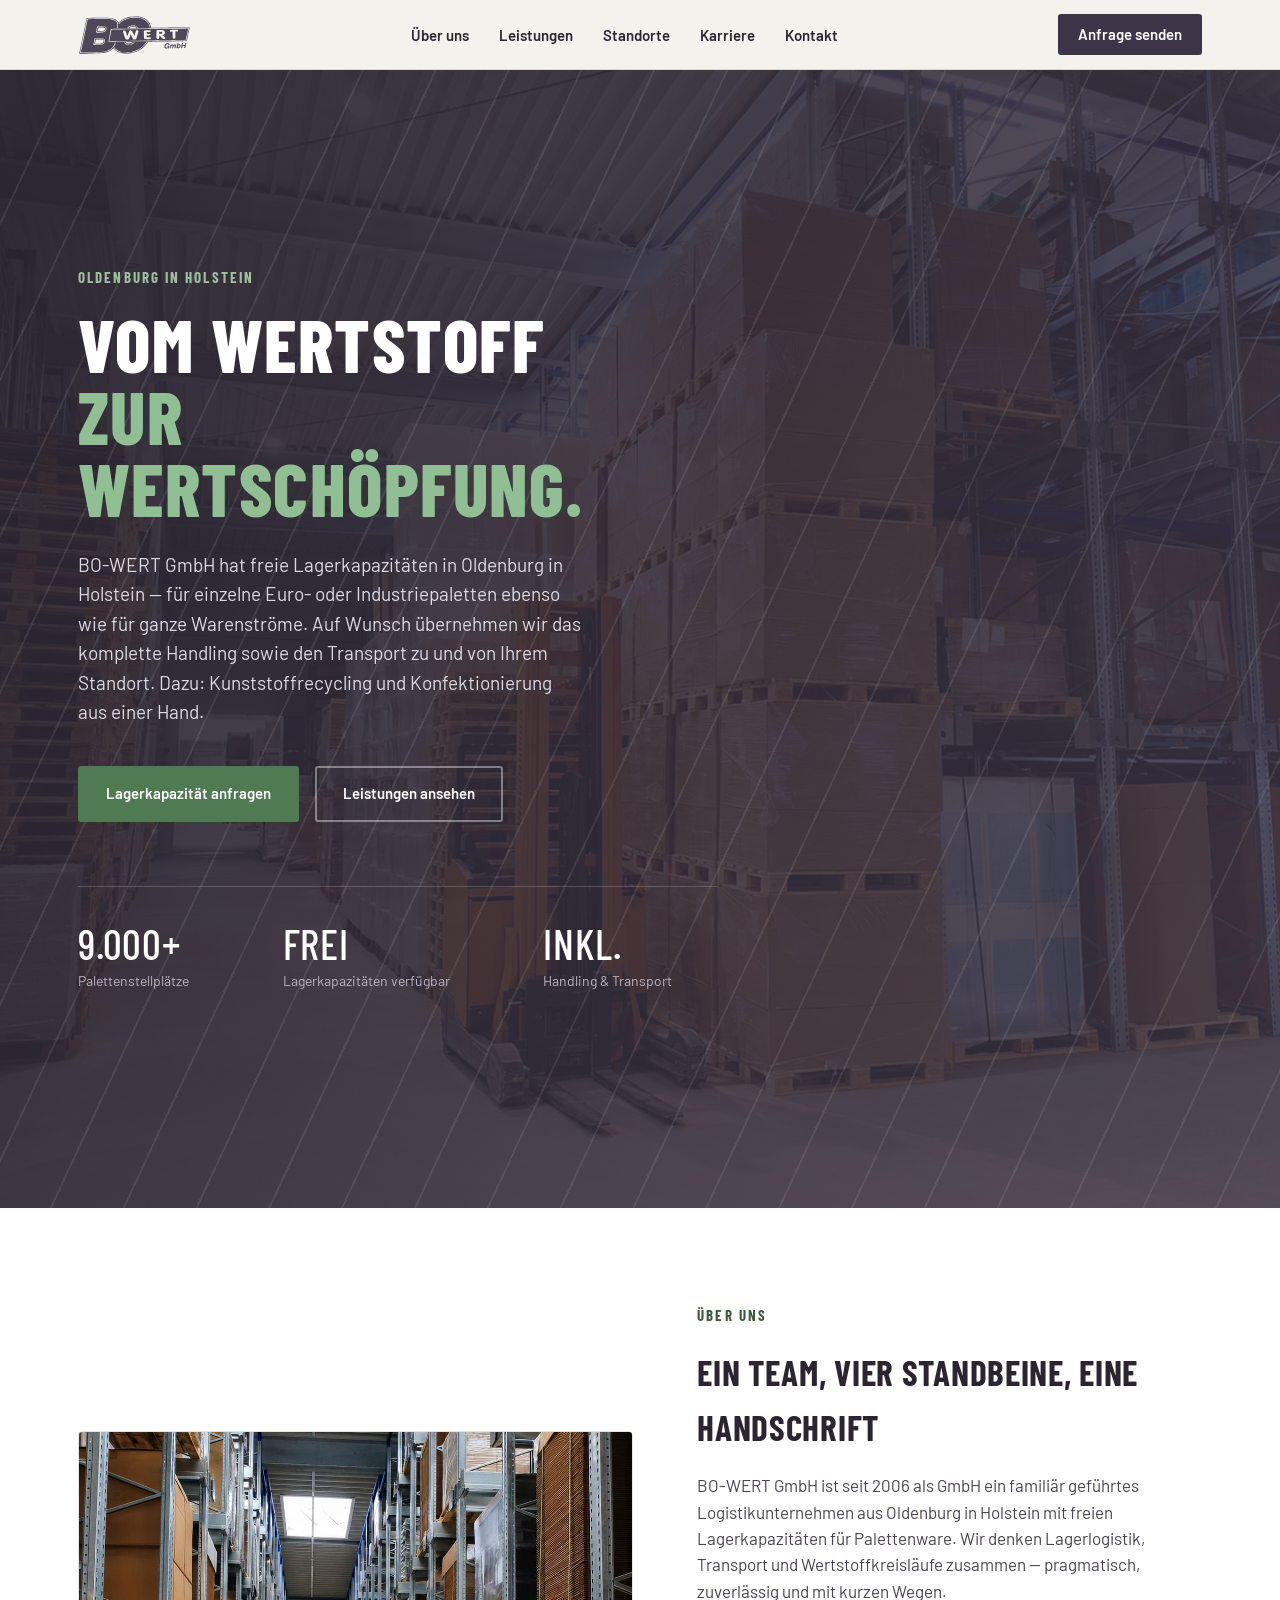
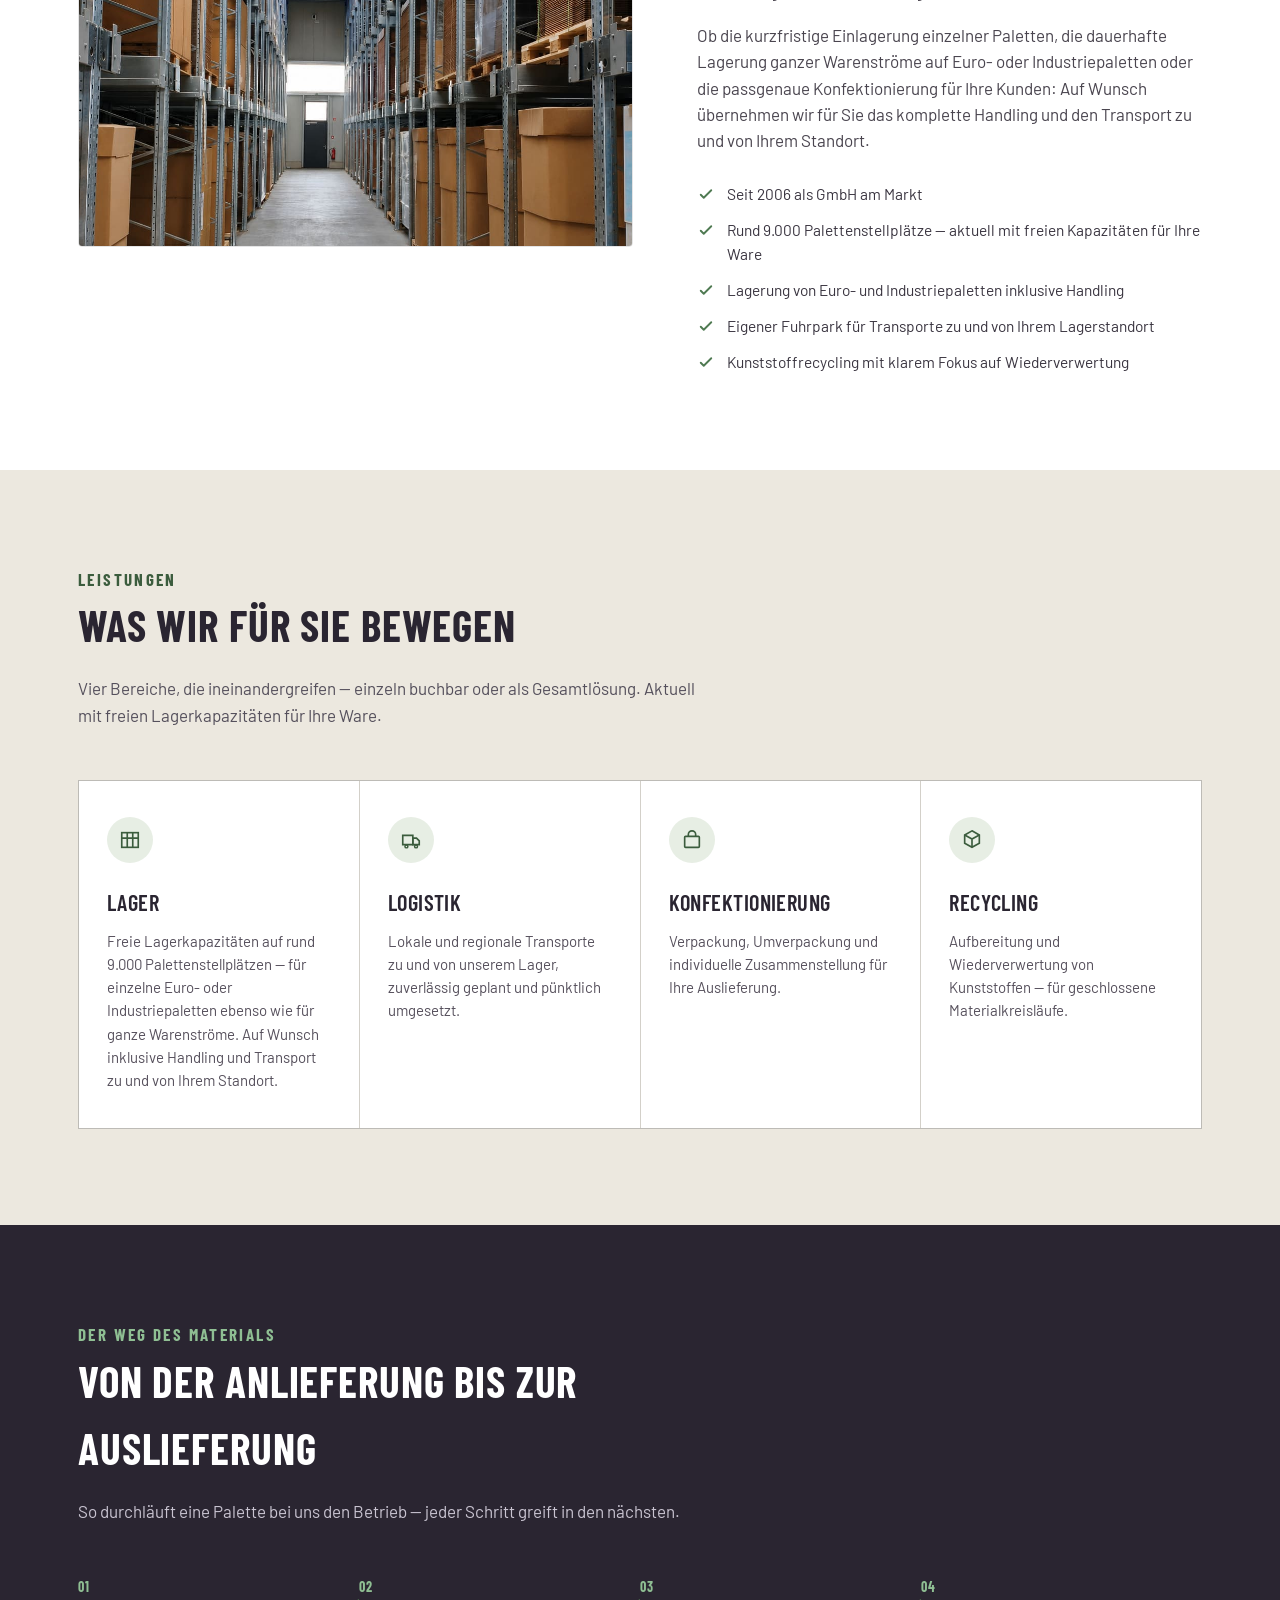
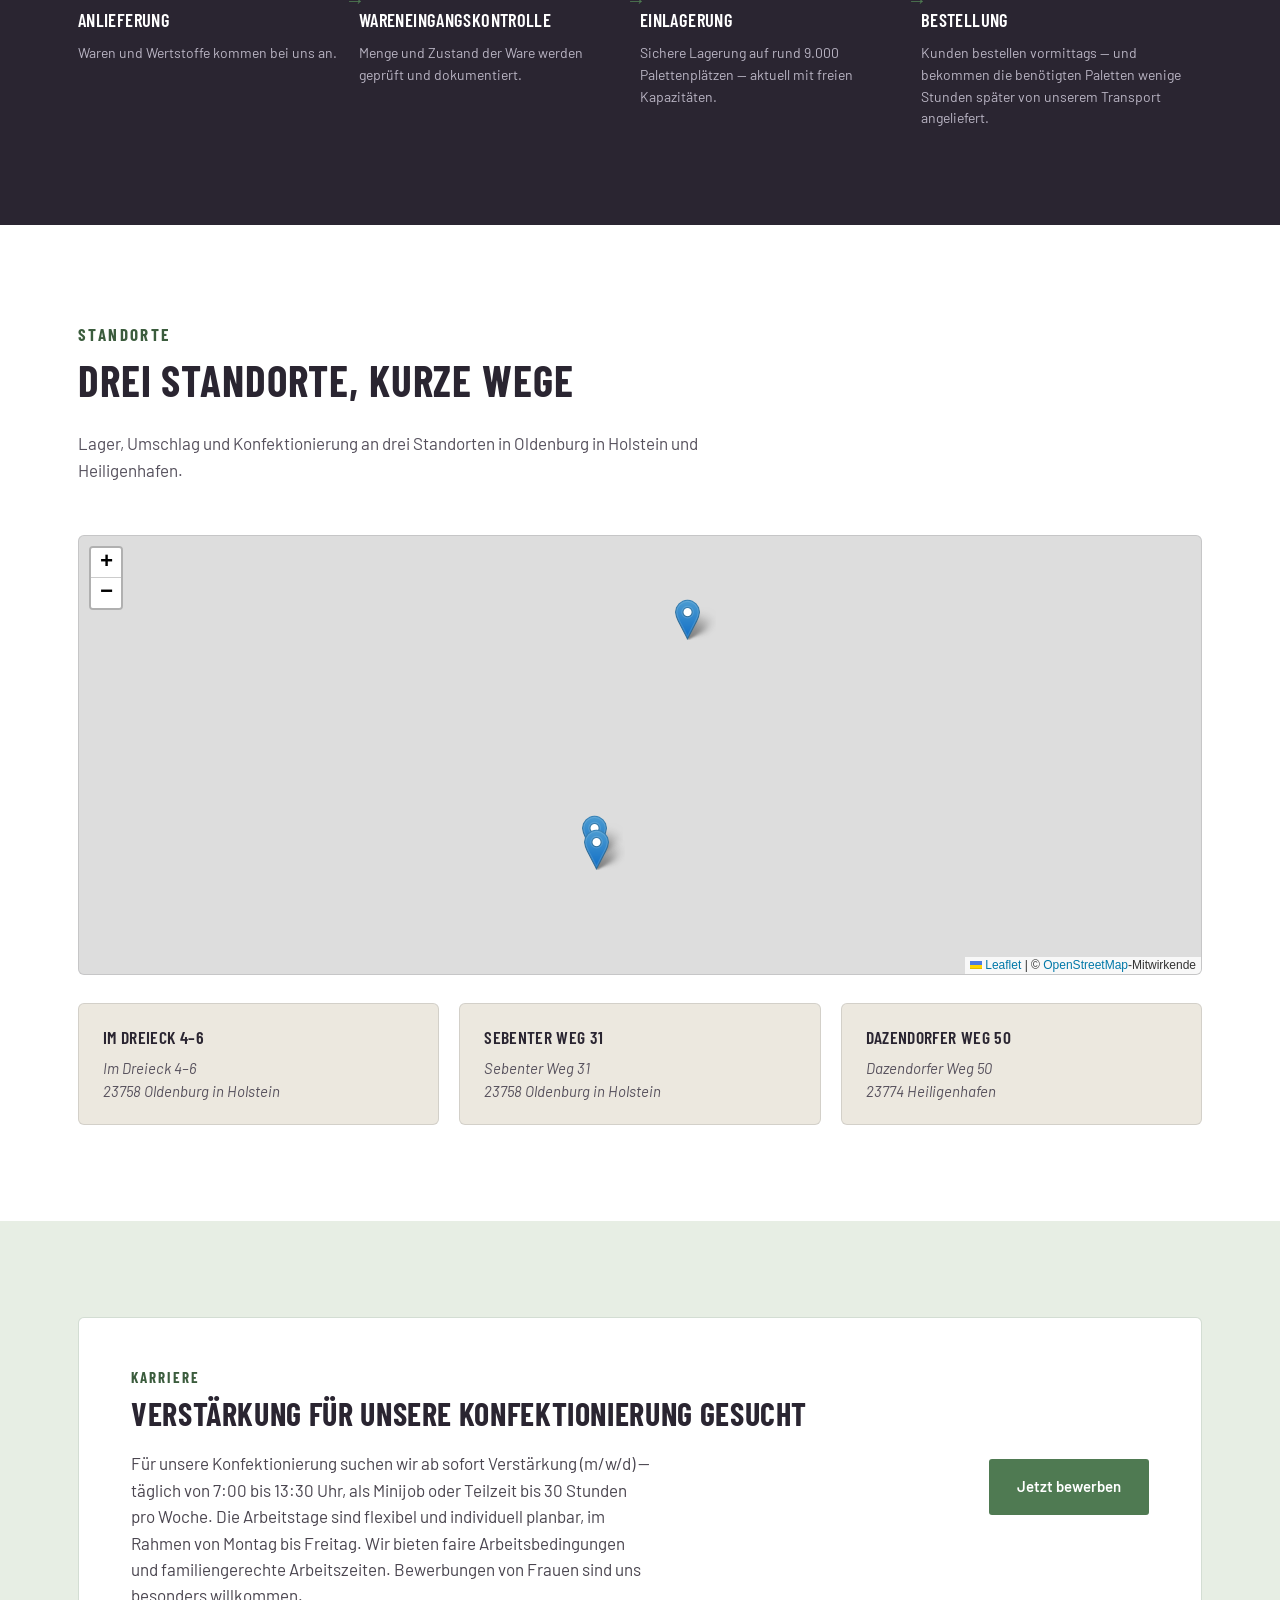
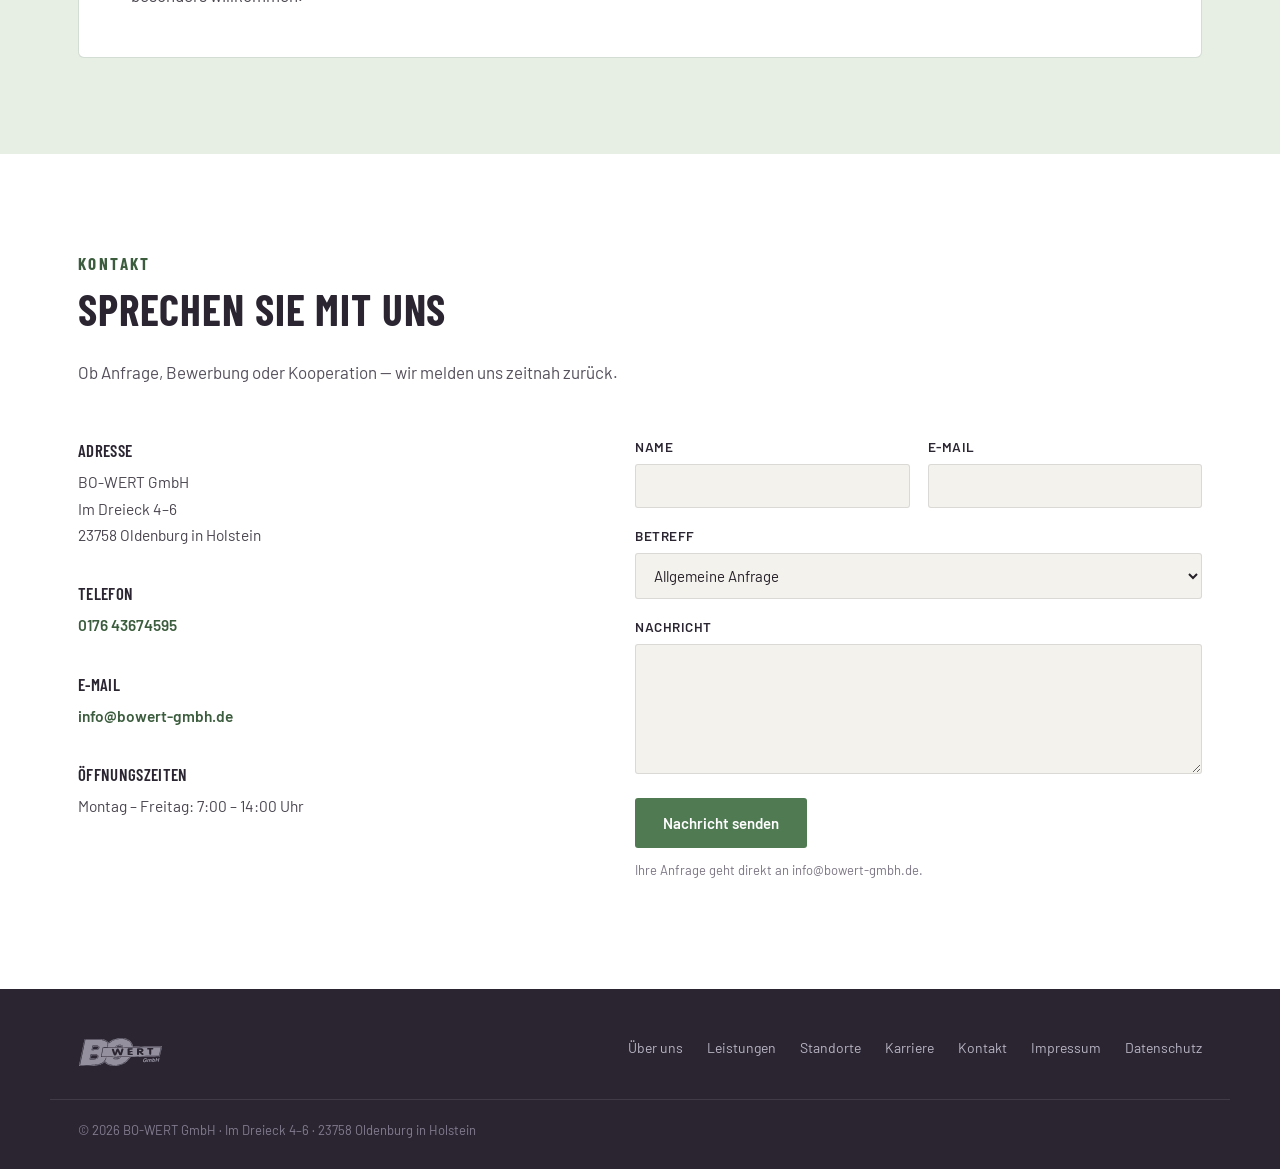
==== commit df9b19ba: "Kontakt-E-Mail auf info@bowert-gmbh.de umgestellt Co-Authored-By: Claude Sonnet 5 <noreply@anthropic" ====
--- a/index.html
+++ b/index.html
@@ -214,7 +214,7 @@
         </div>
         <div class="contact-block">
           <h3>E-Mail</h3>
-          <p><a href="mailto:steffen@kastian.de">steffen@kastian.de</a></p>
+          <p><a href="mailto:info@bowert-gmbh.de">info@bowert-gmbh.de</a></p>
         </div>
         <div class="contact-block">
           <h3>Öffnungszeiten</h3>
@@ -249,7 +249,7 @@
           <textarea id="nachricht" name="nachricht" required></textarea>
         </div>
         <button type="submit" class="btn btn-primary" style="justify-self:start;">Nachricht senden</button>
-        <p class="form-note">Ihre Anfrage geht direkt an steffen@kastian.de.</p>
+        <p class="form-note">Ihre Anfrage geht direkt an info@bowert-gmbh.de.</p>
         <p class="form-status" id="form-status"></p>
       </form>
     </div>
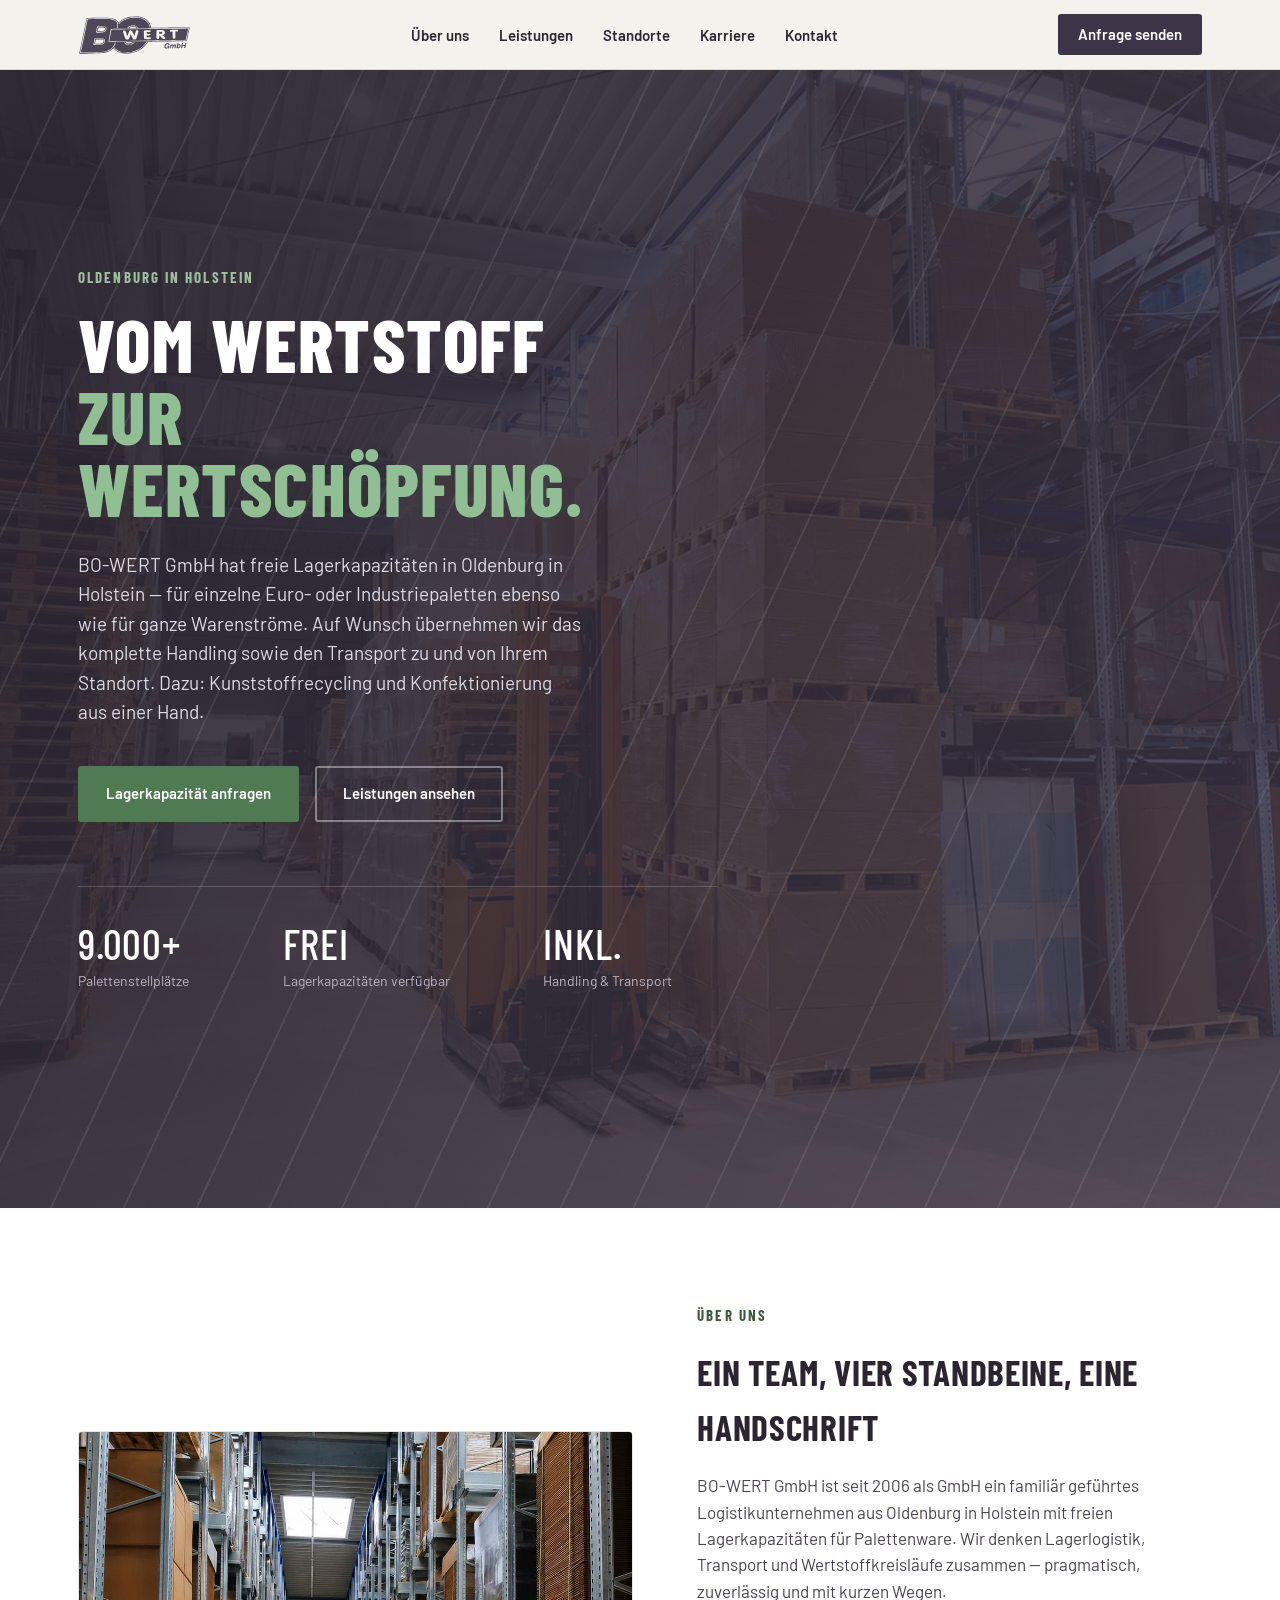
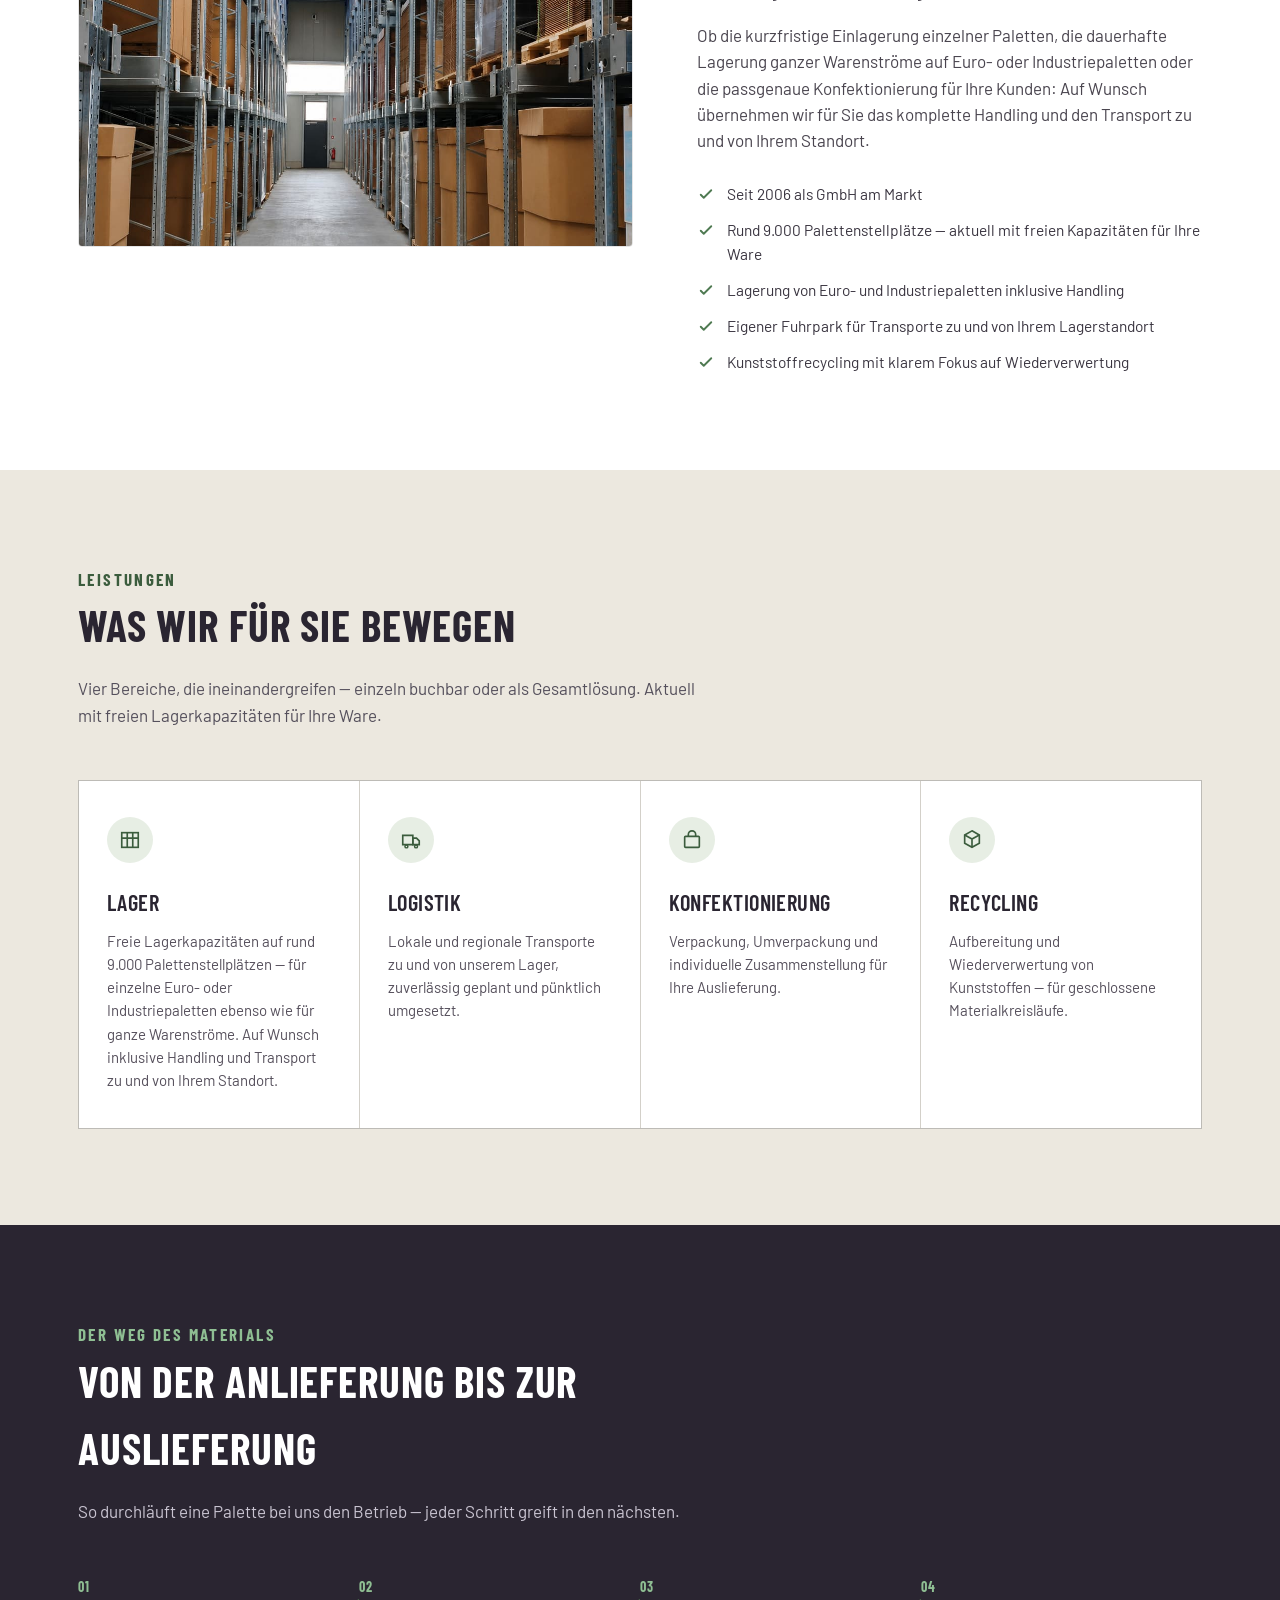
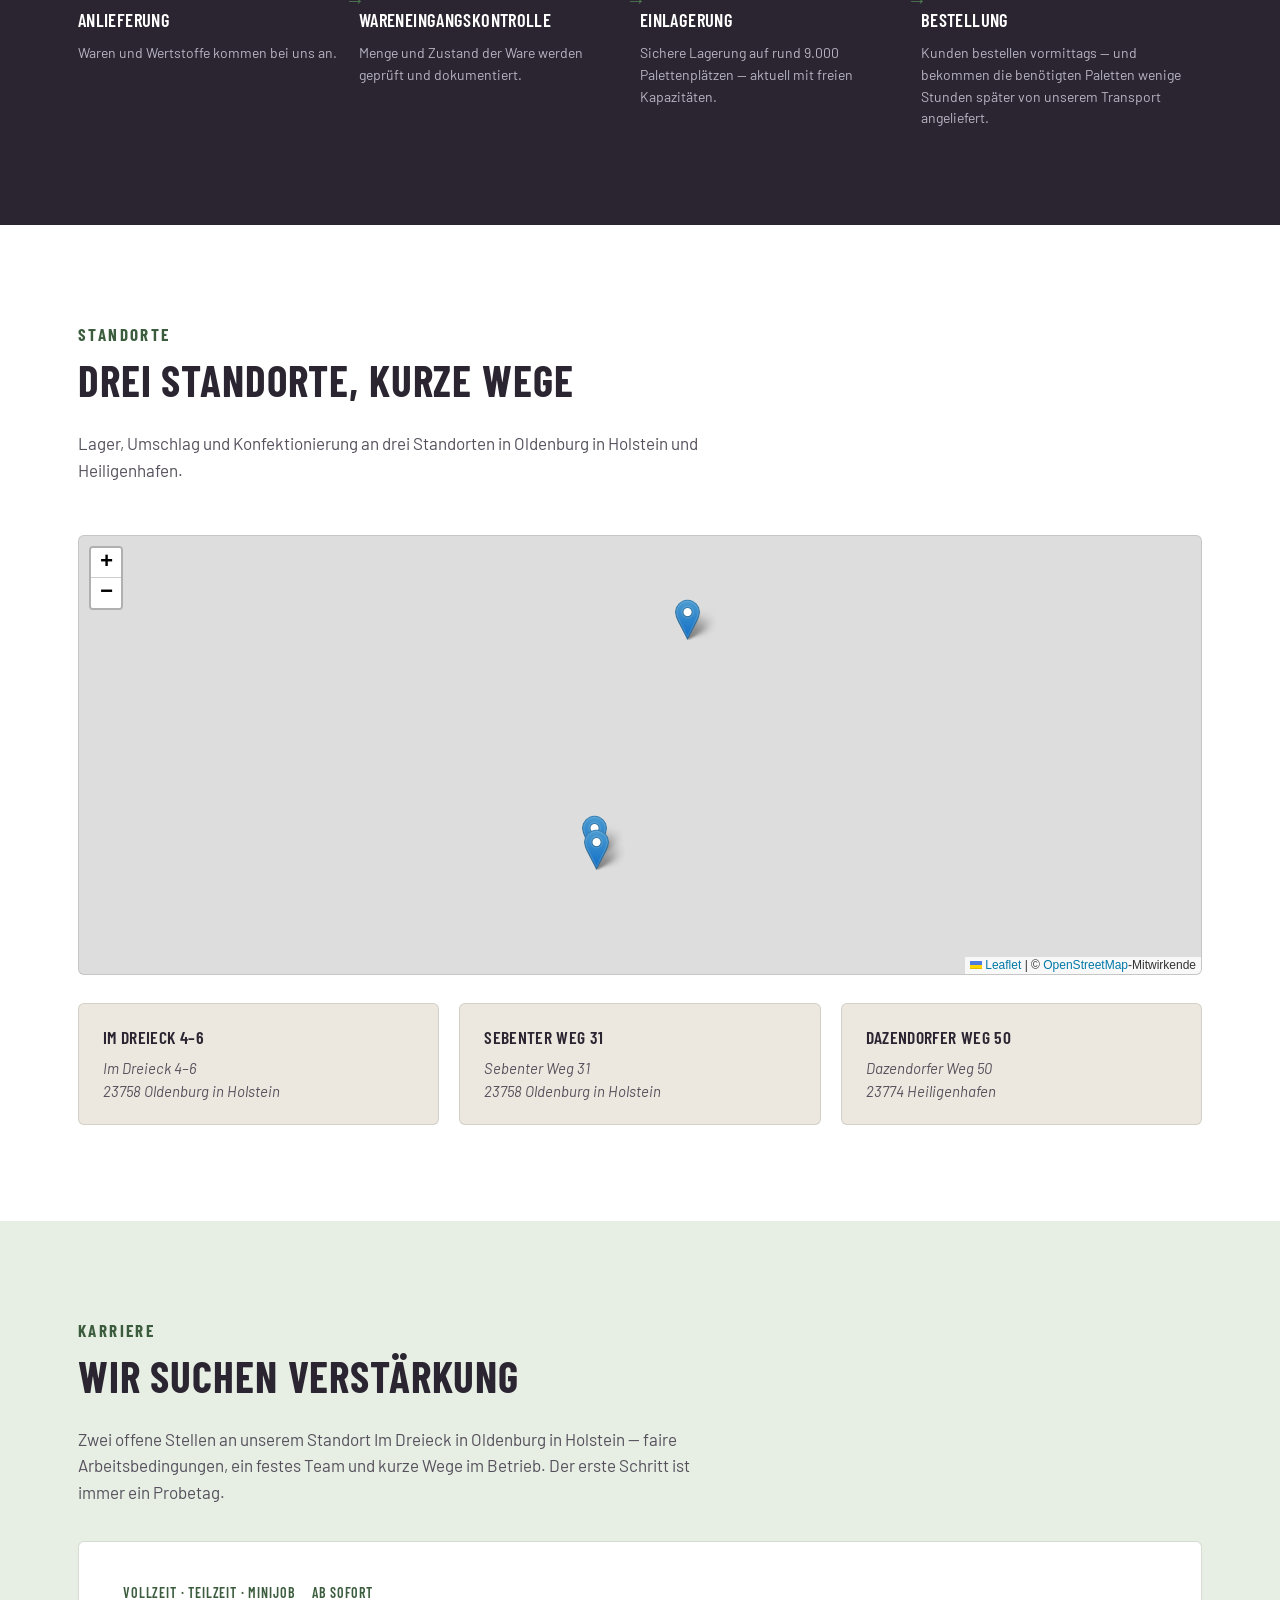
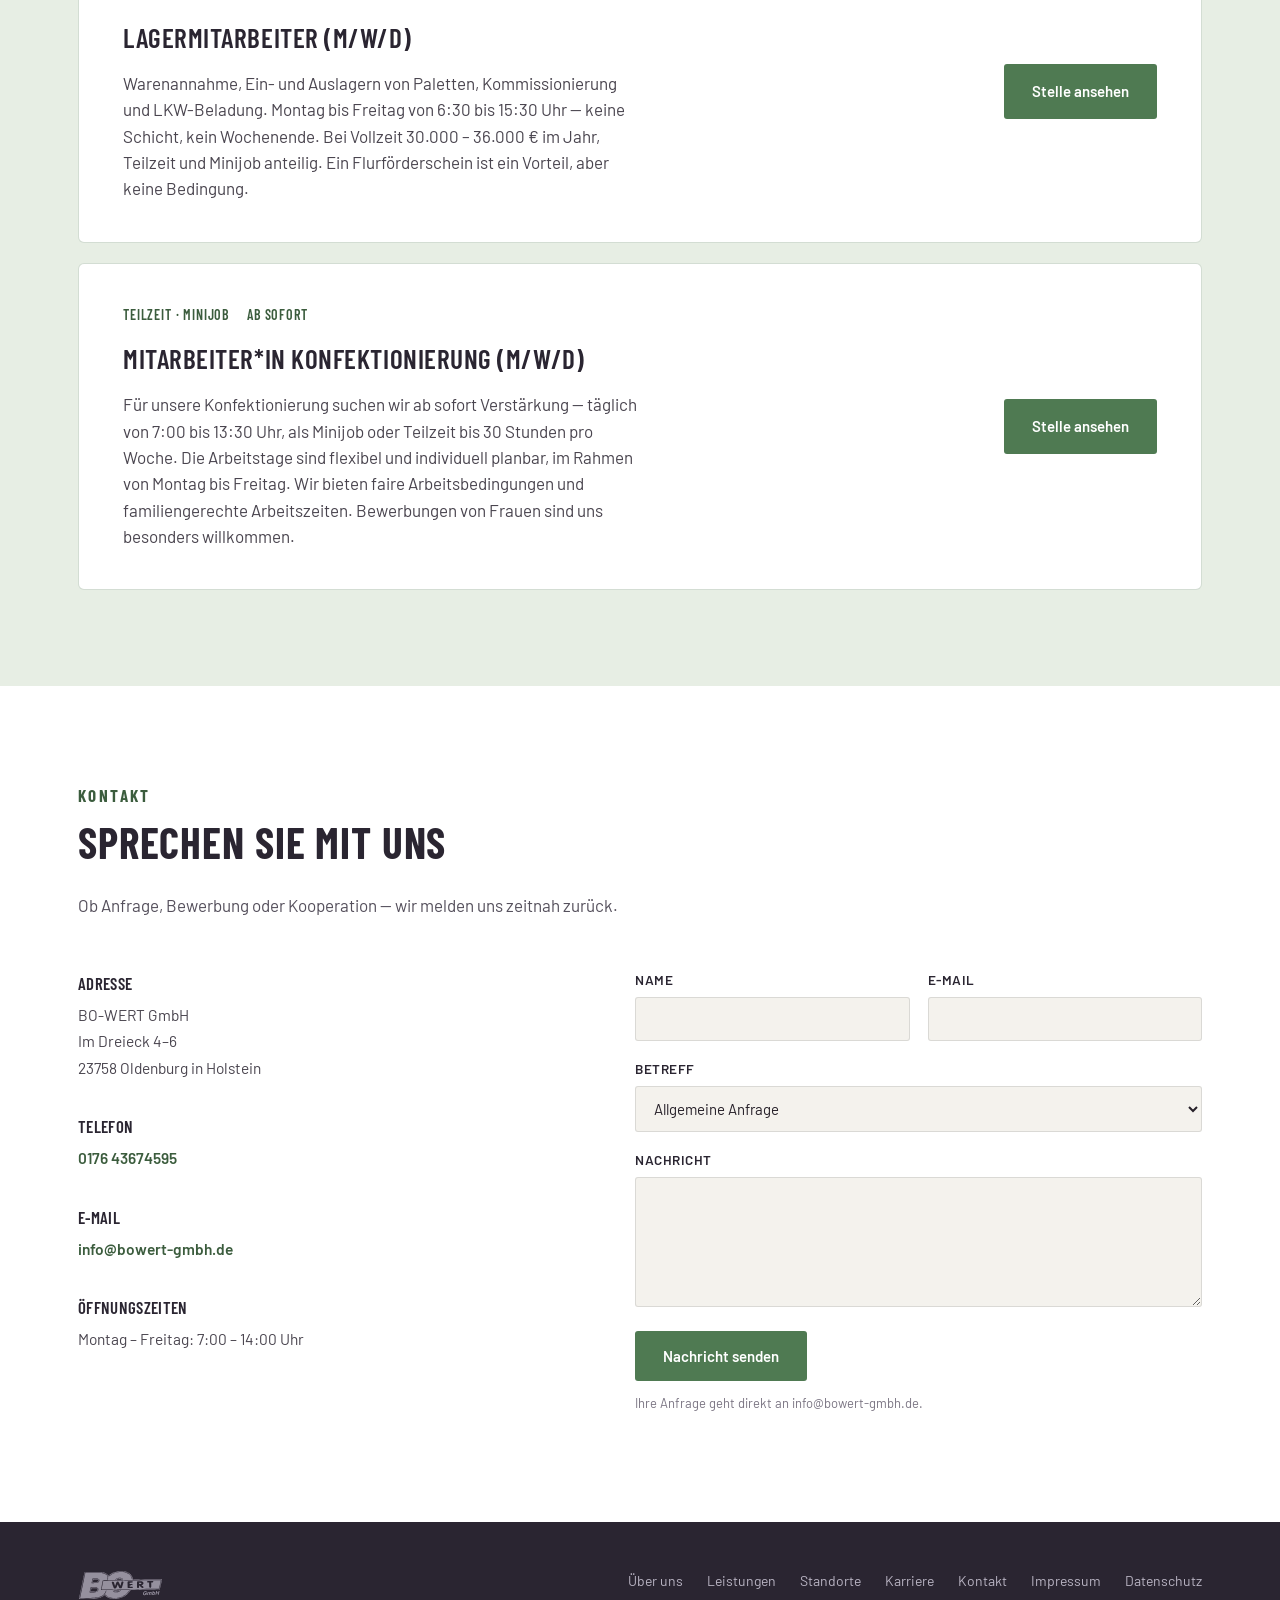
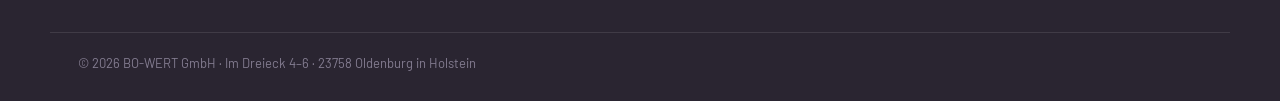
==== commit b4672c0c: "Stellenausschreibung Lagermitarbeiter (m/w/d) aufgenommen Eigene Stellenseite mit allen Eckdaten aus" ====
--- a/index.html
+++ b/index.html
@@ -184,13 +184,34 @@
 
 <section class="career" id="karriere">
   <div class="wrap">
-    <div class="career-inner">
-      <div>
-        <p class="eyebrow" style="color:var(--green-dark)">Karriere</p>
-        <h2>Verstärkung für unsere Konfektionierung gesucht</h2>
-        <p>Für unsere Konfektionierung suchen wir ab sofort Verstärkung (m/w/d) — täglich von 7:00 bis 13:30 Uhr, als Minijob oder Teilzeit bis 30 Stunden pro Woche. Die Arbeitstage sind flexibel und individuell planbar, im Rahmen von Montag bis Freitag. Wir bieten faire Arbeitsbedingungen und familiengerechte Arbeitszeiten. Bewerbungen von Frauen sind uns besonders willkommen.</p>
-      </div>
-      <a href="stellenangebot.html" class="btn btn-primary">Jetzt bewerben</a>
+    <div class="section-head">
+      <p class="eyebrow" style="color:var(--green-dark)">Karriere</p>
+      <h2>Wir suchen Verstärkung</h2>
+      <p>Zwei offene Stellen an unserem Standort Im Dreieck in Oldenburg in Holstein — faire Arbeitsbedingungen, ein festes Team und kurze Wege im Betrieb. Der erste Schritt ist immer ein Probetag.</p>
+    </div>
+    <div class="career-list">
+      <article class="career-card">
+        <div>
+          <ul class="career-meta">
+            <li>Vollzeit · Teilzeit · Minijob</li>
+            <li>Ab sofort</li>
+          </ul>
+          <h3>Lagermitarbeiter (m/w/d)</h3>
+          <p>Warenannahme, Ein- und Auslagern von Paletten, Kommissionierung und LKW-Beladung. Montag bis Freitag von 6:30 bis 15:30 Uhr — keine Schicht, kein Wochenende. Bei Vollzeit 30.000 – 36.000 € im Jahr, Teilzeit und Minijob anteilig. Ein Flurförderschein ist ein Vorteil, aber keine Bedingung.</p>
+        </div>
+        <a href="stellenangebot-lager.html" class="btn btn-primary">Stelle ansehen</a>
+      </article>
+      <article class="career-card">
+        <div>
+          <ul class="career-meta">
+            <li>Teilzeit · Minijob</li>
+            <li>Ab sofort</li>
+          </ul>
+          <h3>Mitarbeiter*in Konfektionierung (m/w/d)</h3>
+          <p>Für unsere Konfektionierung suchen wir ab sofort Verstärkung — täglich von 7:00 bis 13:30 Uhr, als Minijob oder Teilzeit bis 30 Stunden pro Woche. Die Arbeitstage sind flexibel und individuell planbar, im Rahmen von Montag bis Freitag. Wir bieten faire Arbeitsbedingungen und familiengerechte Arbeitszeiten. Bewerbungen von Frauen sind uns besonders willkommen.</p>
+        </div>
+        <a href="stellenangebot.html" class="btn btn-primary">Stelle ansehen</a>
+      </article>
     </div>
   </div>
 </section>
--- a/assets/style.css
+++ b/assets/style.css
@@ -141,6 +141,8 @@
 .btn-primary:hover { background: var(--green-dark); }
 .btn-ghost { border-color: rgba(255,255,255,0.4); color: var(--white); background: transparent; }
 .btn-ghost:hover { border-color: var(--white); }
+.btn-outline { border-color: rgba(79,122,82,0.45); color: var(--green-dark); background: var(--white); }
+.btn-outline:hover { border-color: var(--green); background: var(--green-tint); }
 
 .hero-stats {
   display: grid; grid-template-columns: repeat(3, auto); gap: 48px;
@@ -219,13 +221,21 @@
 
 /* ---------- Karriere ---------- */
 .career { background: var(--green-tint); }
-.career-inner {
+.career .section-head { margin-bottom: 36px; }
+.career-list { display: grid; gap: 20px; }
+.career-card {
   display: grid; grid-template-columns: 1fr auto; gap: 40px; align-items: center;
-  background: var(--white); border-radius: 6px; padding: 48px 52px;
+  background: var(--white); border-radius: 6px; padding: 40px 44px;
   border: 1px solid rgba(79,122,82,0.25);
 }
-.career h2 { font-size: 2rem; margin: 0 0 12px; color: var(--anthracite-dark); }
-.career p { color: #4A454F; margin: 0; max-width: 52ch; }
+.career-card h3 { font-size: 1.7rem; margin: 0 0 12px; color: var(--anthracite-dark); }
+.career-card p { color: #4A454F; margin: 0; max-width: 52ch; }
+.career-meta {
+  display: flex; flex-wrap: wrap; gap: 8px 18px; margin: 0 0 12px;
+  list-style: none; padding: 0;
+  font-family: 'Barlow Condensed', sans-serif; text-transform: uppercase;
+  letter-spacing: 0.06em; font-size: 14px; font-weight: 600; color: var(--green-dark);
+}
 
 /* ---------- Contact ---------- */
 .contact { background: var(--white); }
@@ -274,6 +284,18 @@
 .legal .placeholder { background: var(--green-tint); padding: 1px 6px; border-radius: 3px; }
 
 /* ---------- Stellenangebot ---------- */
+.job-tags {
+  display: flex; flex-wrap: wrap; gap: 10px; list-style: none; padding: 0; margin: 20px 0 0;
+  font-family: 'Barlow Condensed', sans-serif; text-transform: uppercase;
+  letter-spacing: 0.06em; font-size: 14px; font-weight: 600;
+}
+.job-tags li {
+  border: 1.5px solid rgba(255,255,255,0.35); border-radius: 999px;
+  padding: 5px 16px; color: var(--white);
+}
+.job-tags li.is-primary { background: var(--green); border-color: var(--green); }
+.job-tags li.is-accent { background: #C08A2E; border-color: #C08A2E; color: var(--anthracite-dark); }
+
 .job { background: var(--white); padding: 64px 0 96px; }
 .job .wrap { max-width: 820px; }
 .job-intro { font-size: 18px; color: #4A454F; margin: 0 0 40px; max-width: 60ch; }
@@ -292,6 +314,8 @@
 }
 .job-cta h2 { font-size: 1.4rem; margin: 0 0 10px; color: var(--anthracite-dark); }
 .job-cta p { color: #4A454F; margin: 0 0 22px; }
+.job-actions { display: flex; flex-wrap: wrap; gap: 12px; justify-content: center; margin-top: 18px; }
+.job-share-status { font-size: 14px; color: var(--green-dark); margin: 14px 0 0; min-height: 20px; }
 
 /* ---------- Responsive ---------- */
 @media (max-width: 900px) {
@@ -301,7 +325,7 @@
   .job-grid { grid-template-columns: 1fr; }
   .flow-row { grid-template-columns: 1fr 1fr; row-gap: 32px; }
   .flow-step::after { display: none; }
-  .career-inner { grid-template-columns: 1fr; text-align: left; }
+  .career-card { grid-template-columns: 1fr; text-align: left; }
   .hero-stats { grid-template-columns: repeat(3, 1fr); gap: 20px; }
 }
 @media (max-width: 640px) {
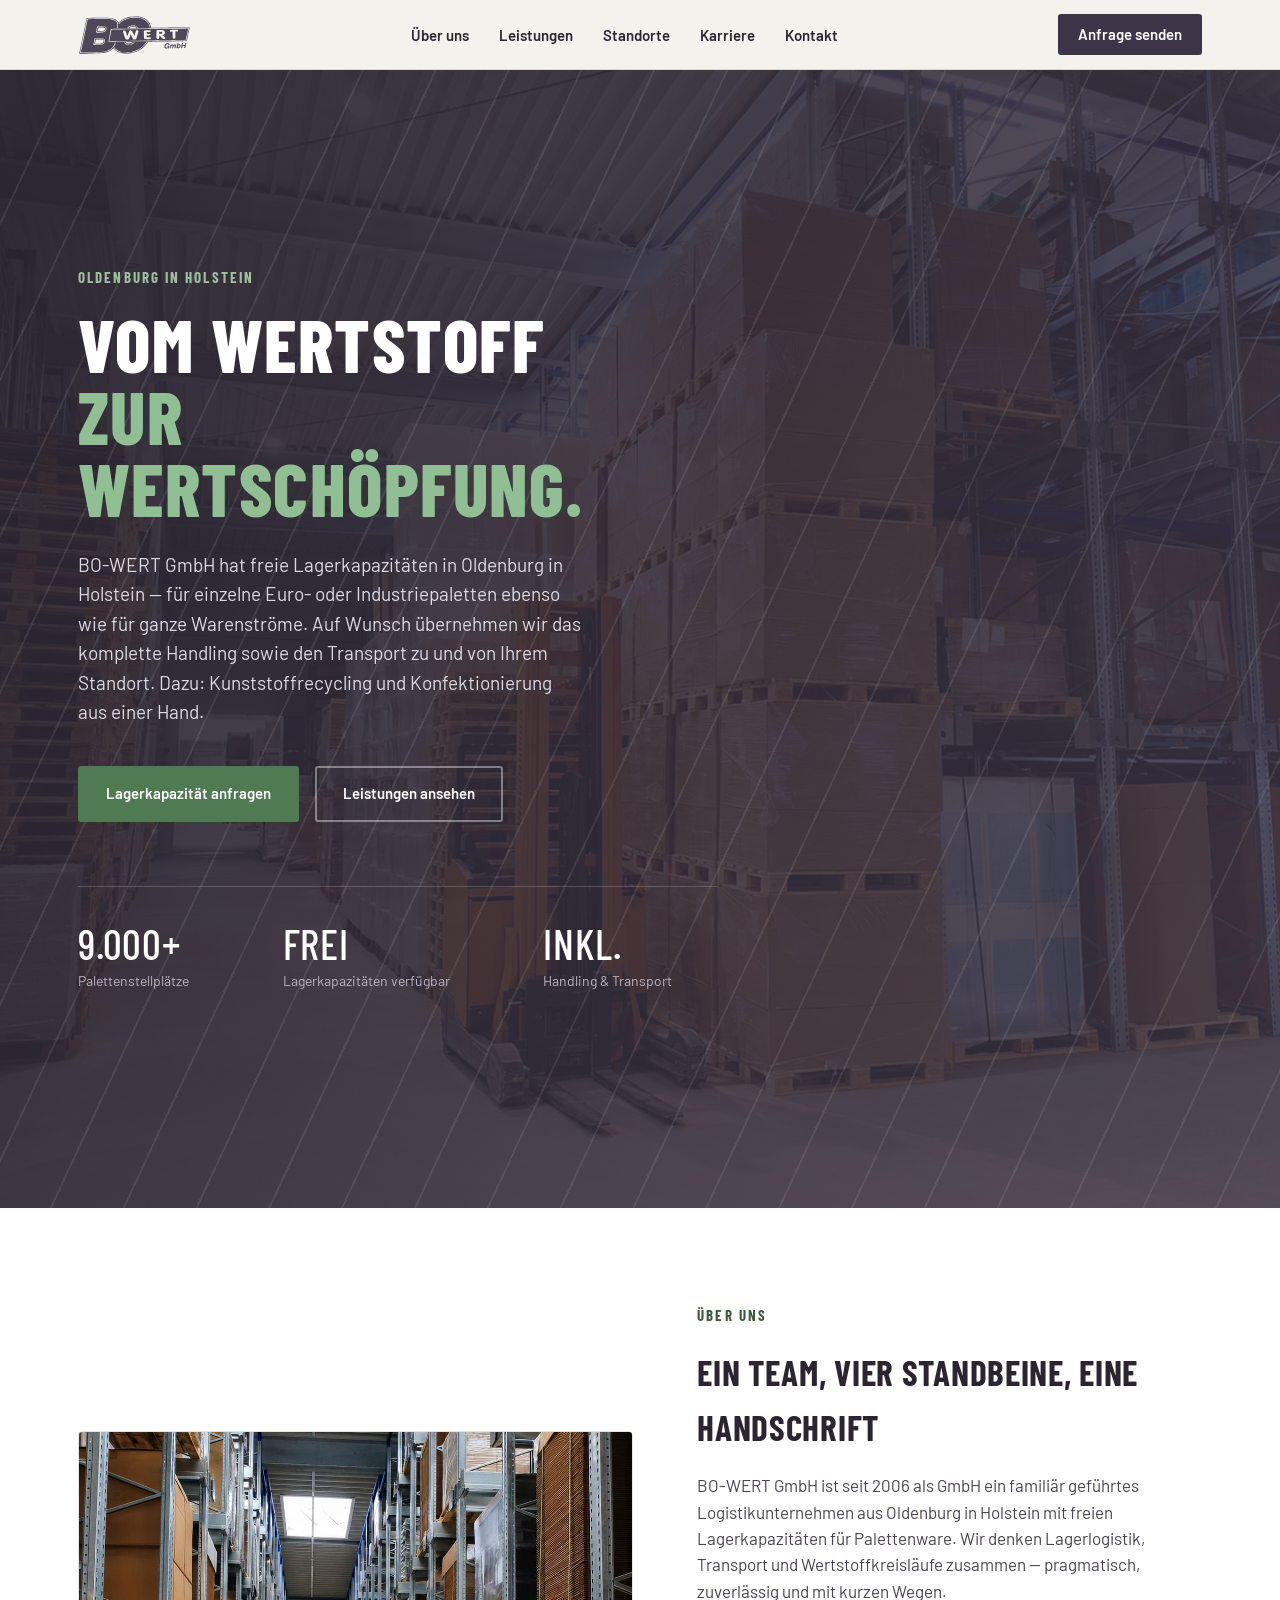
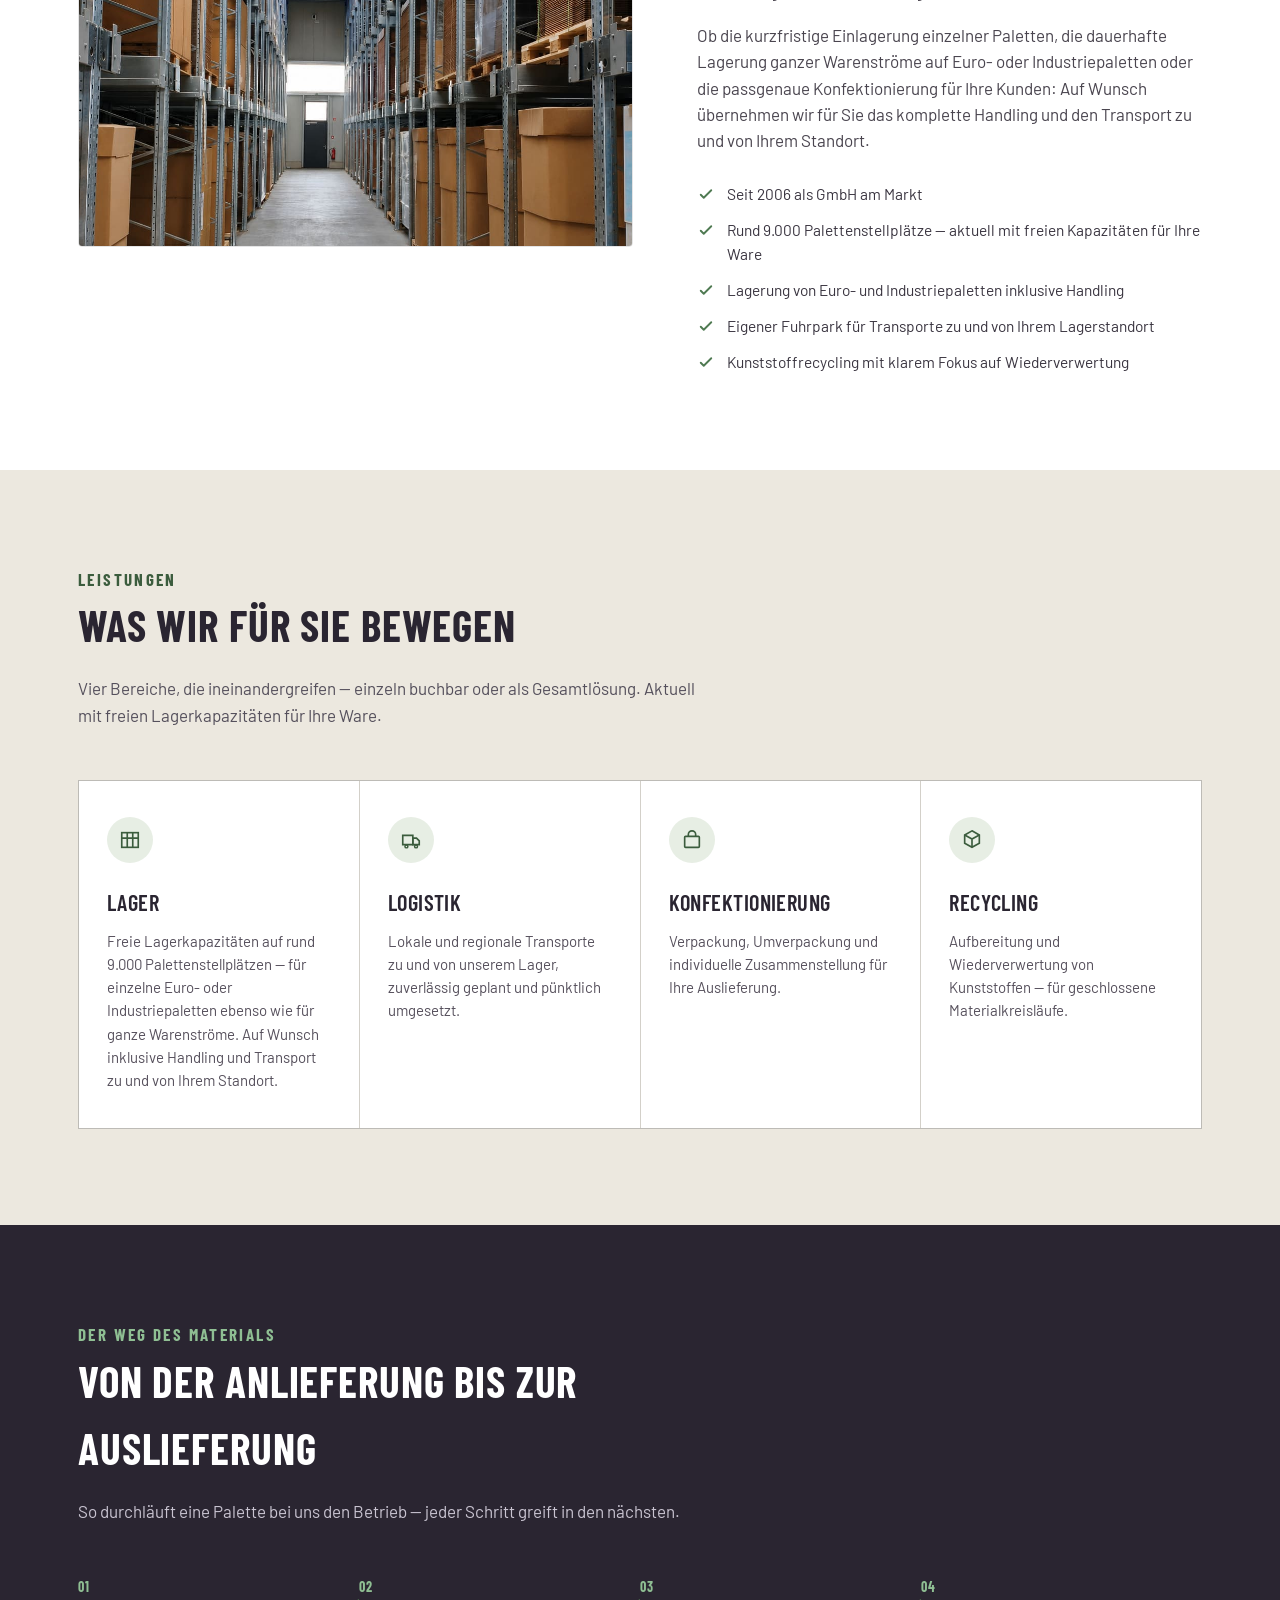
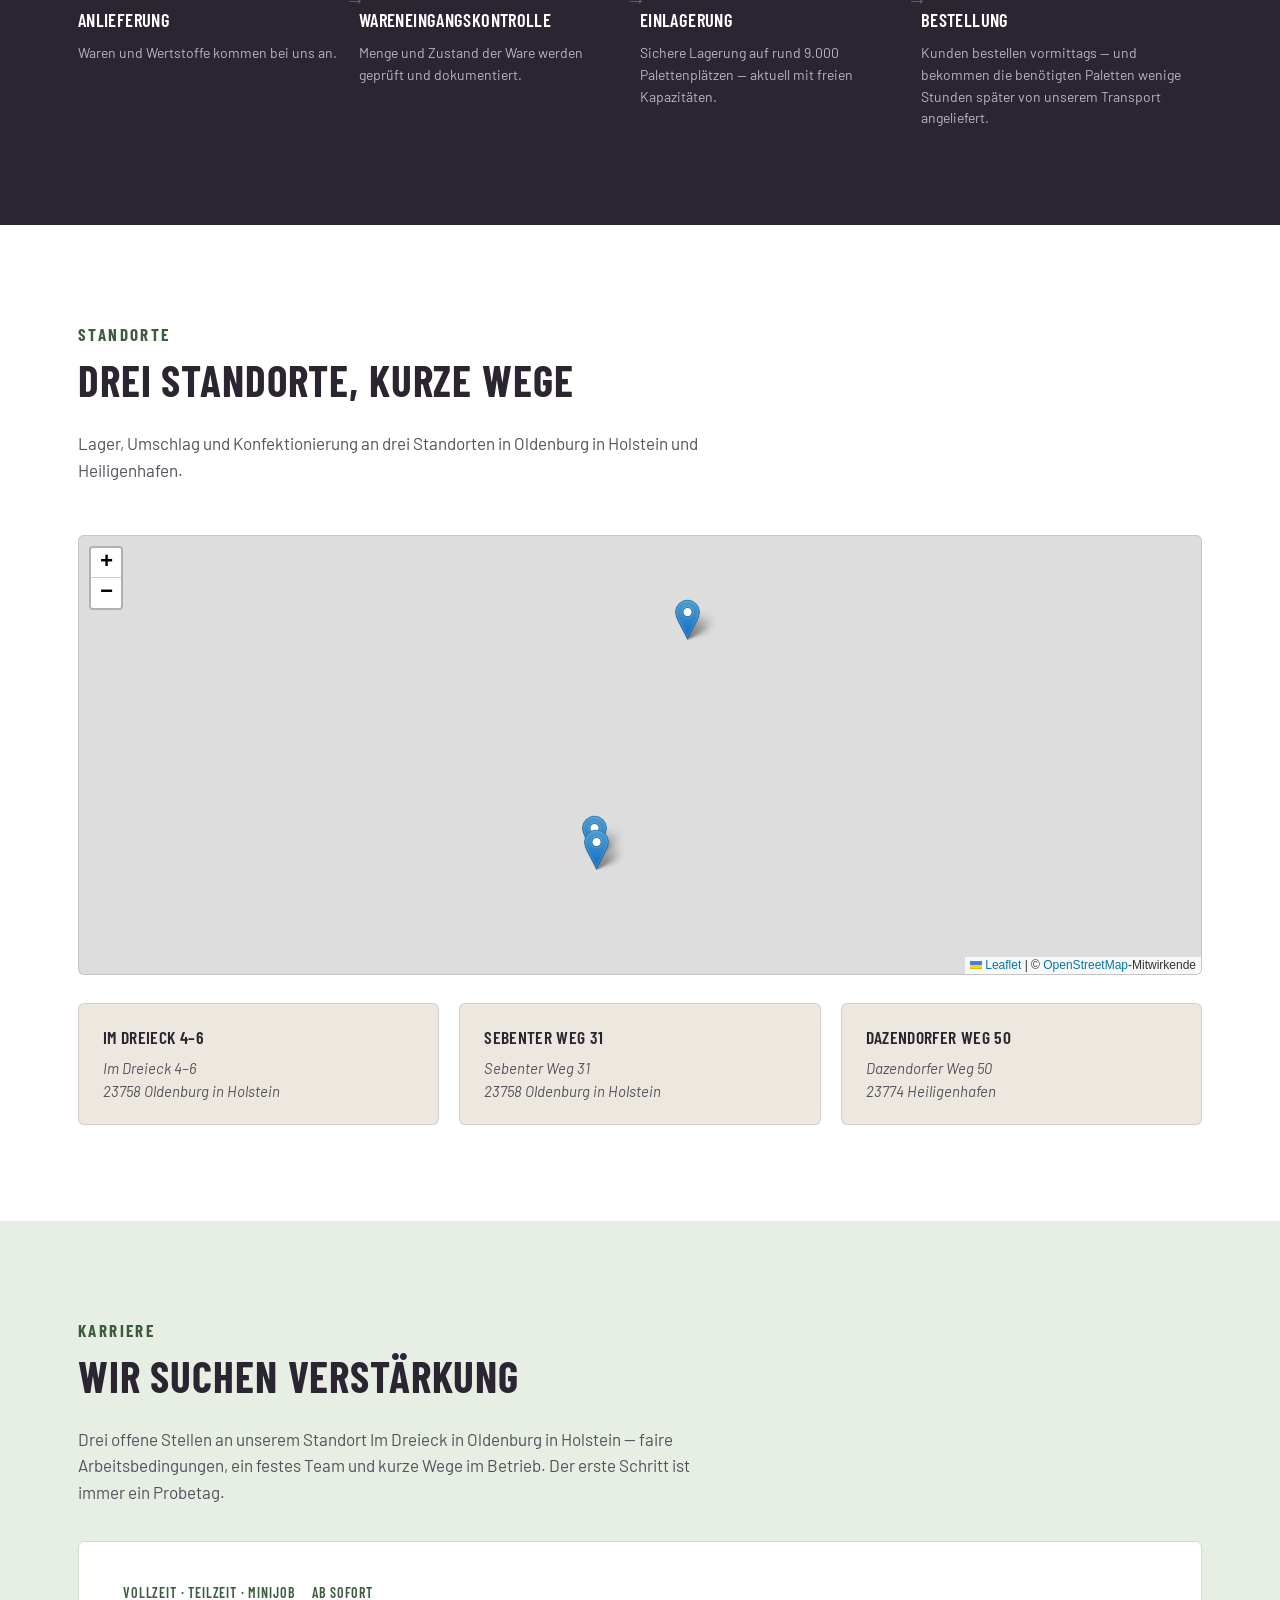
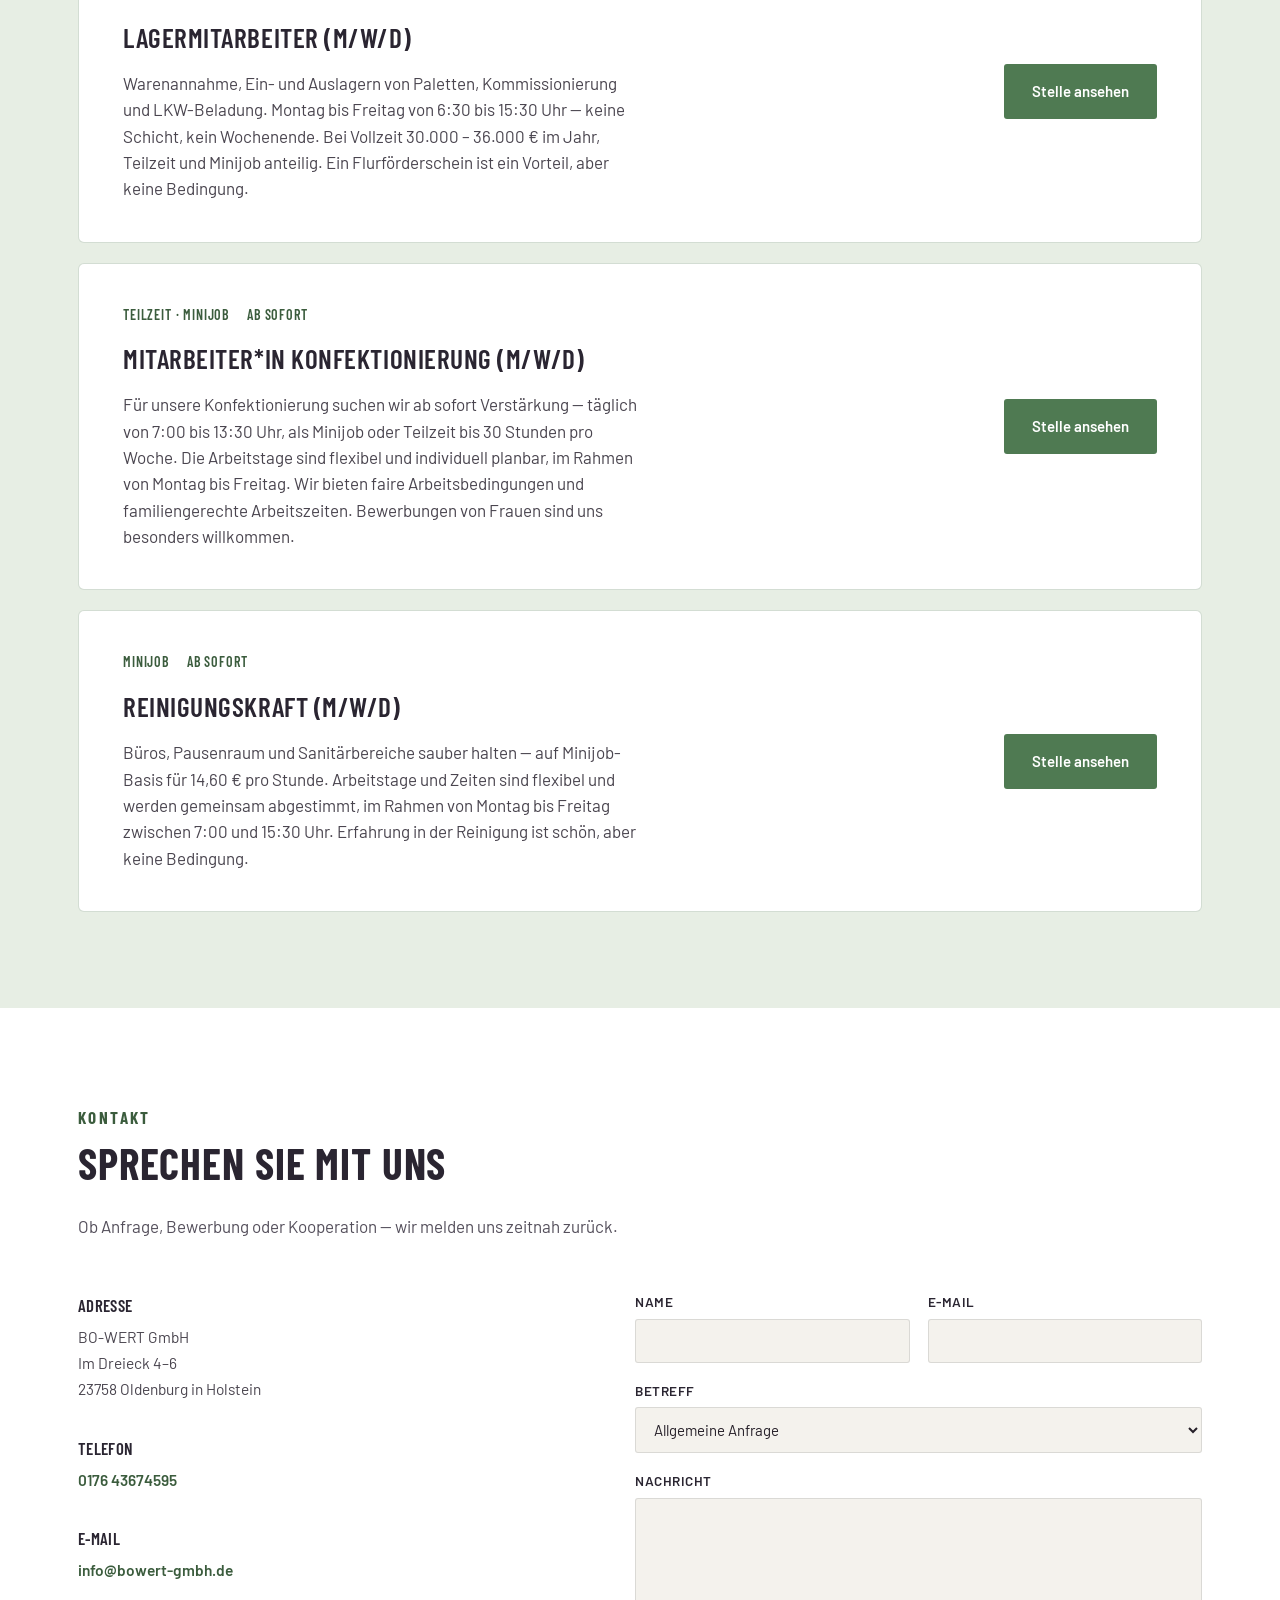
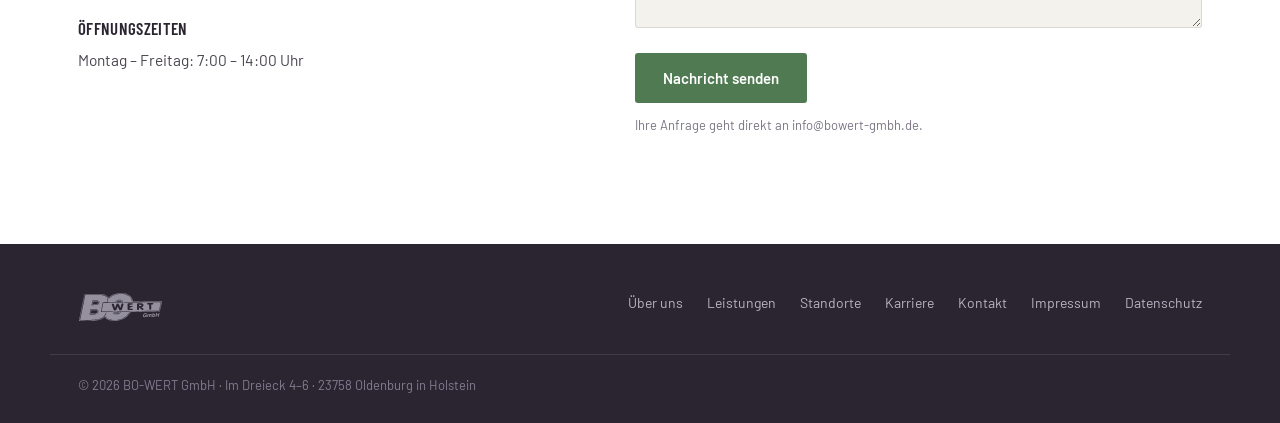
==== commit 76a364be: "Stellenausschreibung Reinigungskraft (m/w/d) aufgenommen Eigene Stellenseite für die Reinigungskraft" ====
--- a/index.html
+++ b/index.html
@@ -187,7 +187,7 @@
     <div class="section-head">
       <p class="eyebrow" style="color:var(--green-dark)">Karriere</p>
       <h2>Wir suchen Verstärkung</h2>
-      <p>Zwei offene Stellen an unserem Standort Im Dreieck in Oldenburg in Holstein — faire Arbeitsbedingungen, ein festes Team und kurze Wege im Betrieb. Der erste Schritt ist immer ein Probetag.</p>
+      <p>Drei offene Stellen an unserem Standort Im Dreieck in Oldenburg in Holstein — faire Arbeitsbedingungen, ein festes Team und kurze Wege im Betrieb. Der erste Schritt ist immer ein Probetag.</p>
     </div>
     <div class="career-list">
       <article class="career-card">
@@ -211,6 +211,17 @@
           <p>Für unsere Konfektionierung suchen wir ab sofort Verstärkung — täglich von 7:00 bis 13:30 Uhr, als Minijob oder Teilzeit bis 30 Stunden pro Woche. Die Arbeitstage sind flexibel und individuell planbar, im Rahmen von Montag bis Freitag. Wir bieten faire Arbeitsbedingungen und familiengerechte Arbeitszeiten. Bewerbungen von Frauen sind uns besonders willkommen.</p>
         </div>
         <a href="stellenangebot.html" class="btn btn-primary">Stelle ansehen</a>
+      </article>
+      <article class="career-card">
+        <div>
+          <ul class="career-meta">
+            <li>Minijob</li>
+            <li>Ab sofort</li>
+          </ul>
+          <h3>Reinigungskraft (m/w/d)</h3>
+          <p>Büros, Pausenraum und Sanitärbereiche sauber halten — auf Minijob-Basis für 14,60 € pro Stunde. Arbeitstage und Zeiten sind flexibel und werden gemeinsam abgestimmt, im Rahmen von Montag bis Freitag zwischen 7:00 und 15:30 Uhr. Erfahrung in der Reinigung ist schön, aber keine Bedingung.</p>
+        </div>
+        <a href="stellenangebot-reinigung.html" class="btn btn-primary">Stelle ansehen</a>
       </article>
     </div>
   </div>
